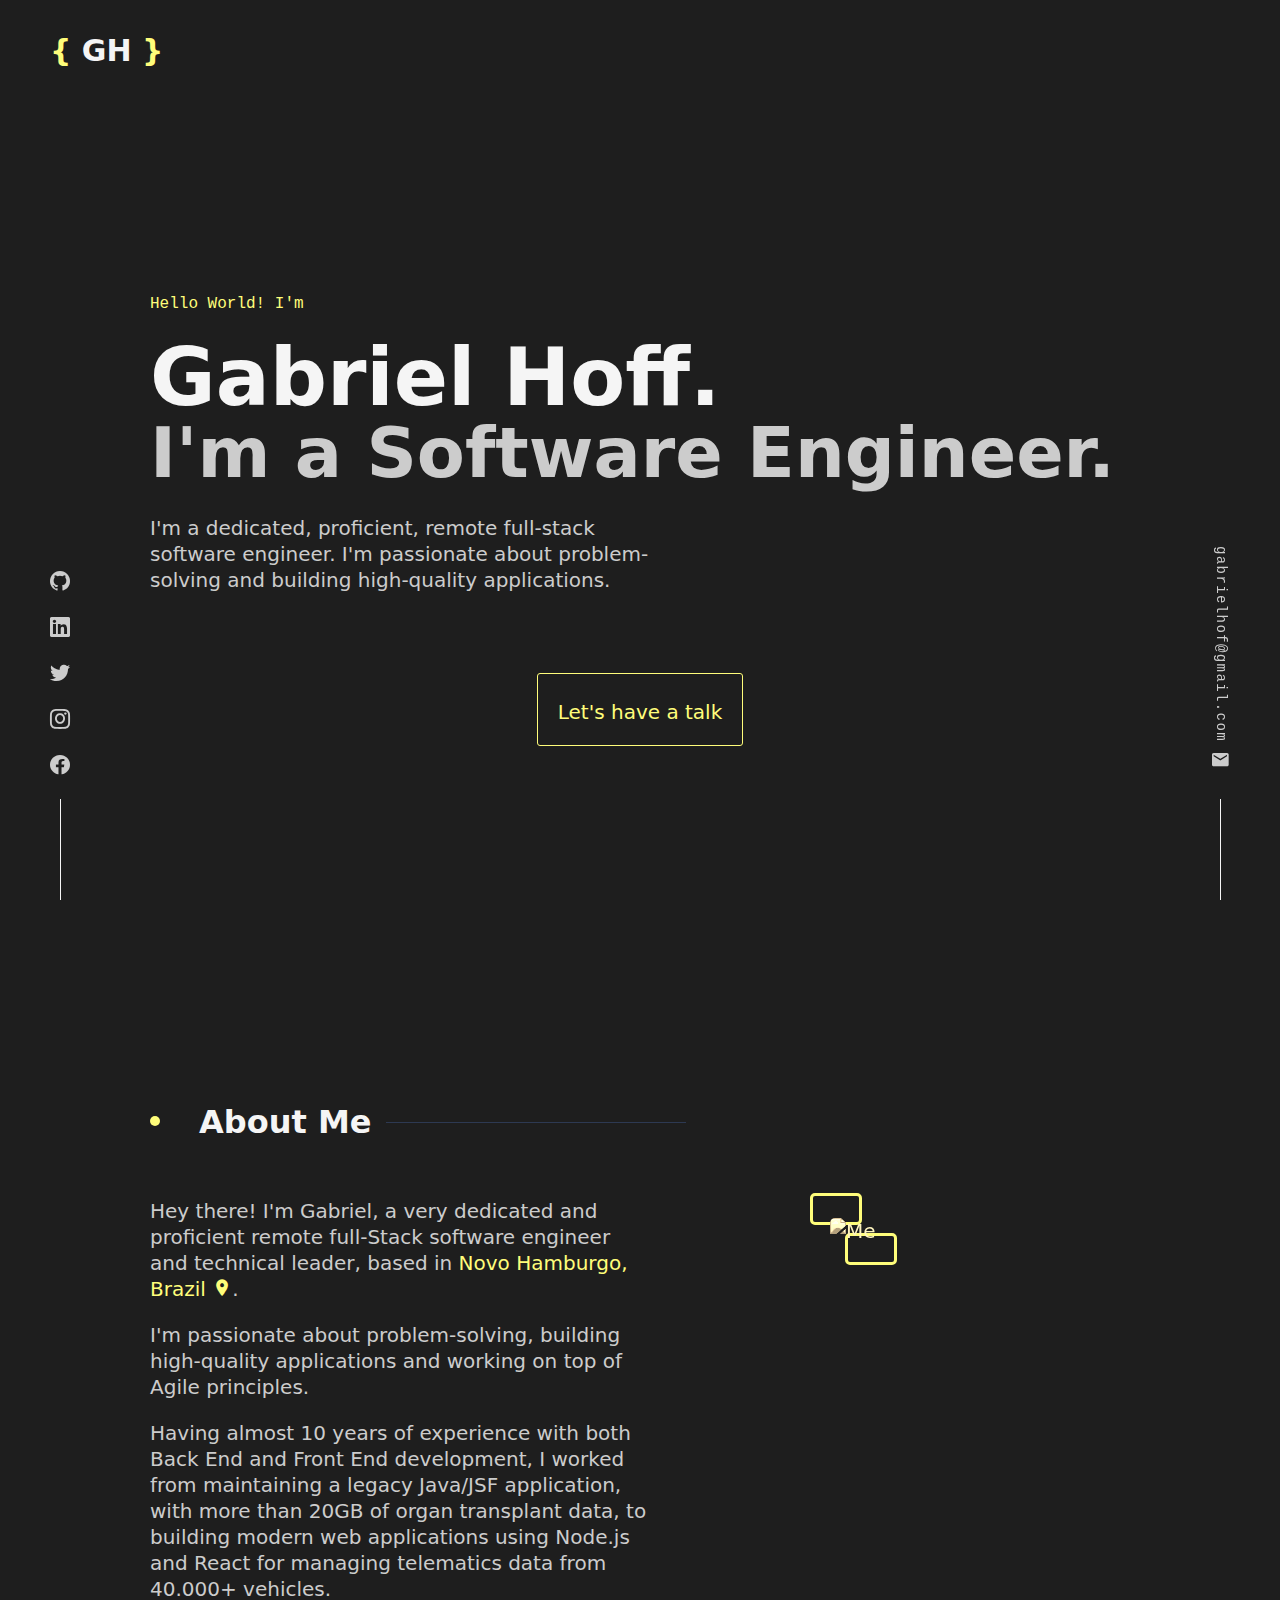
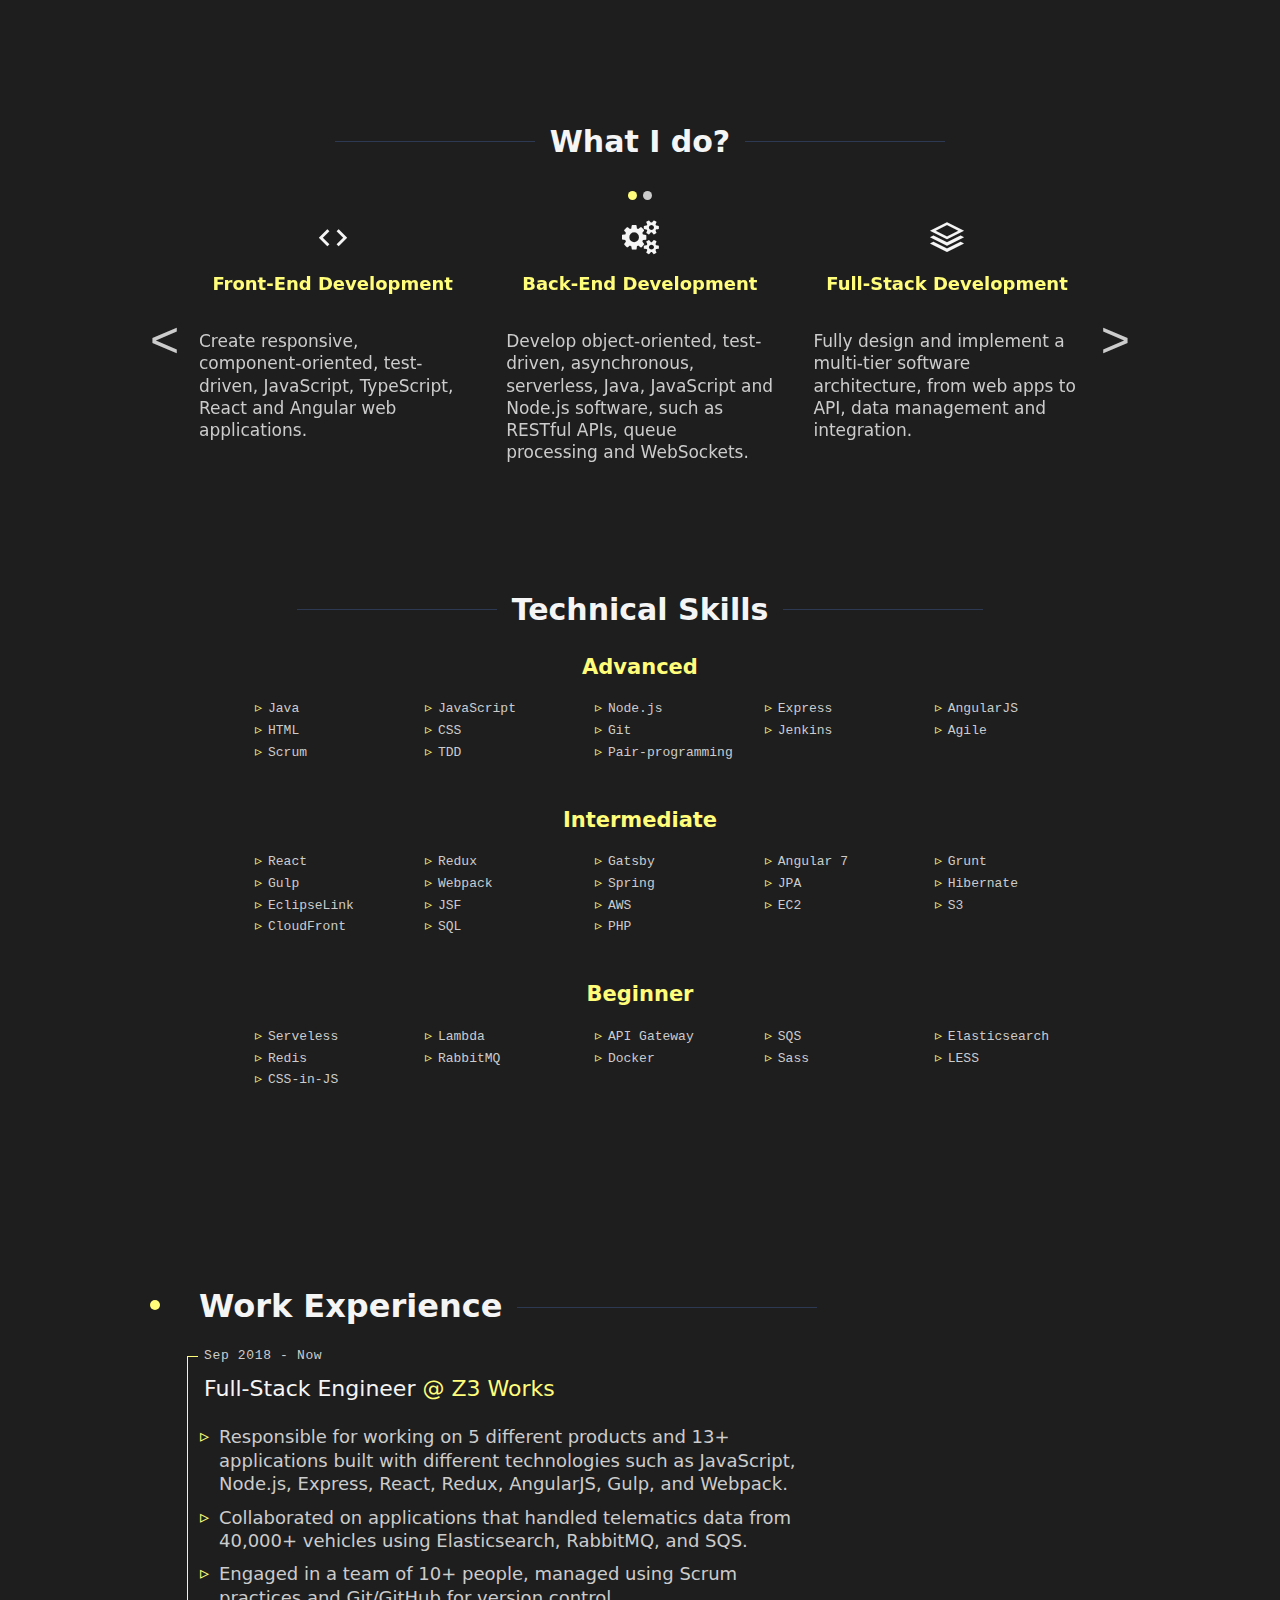
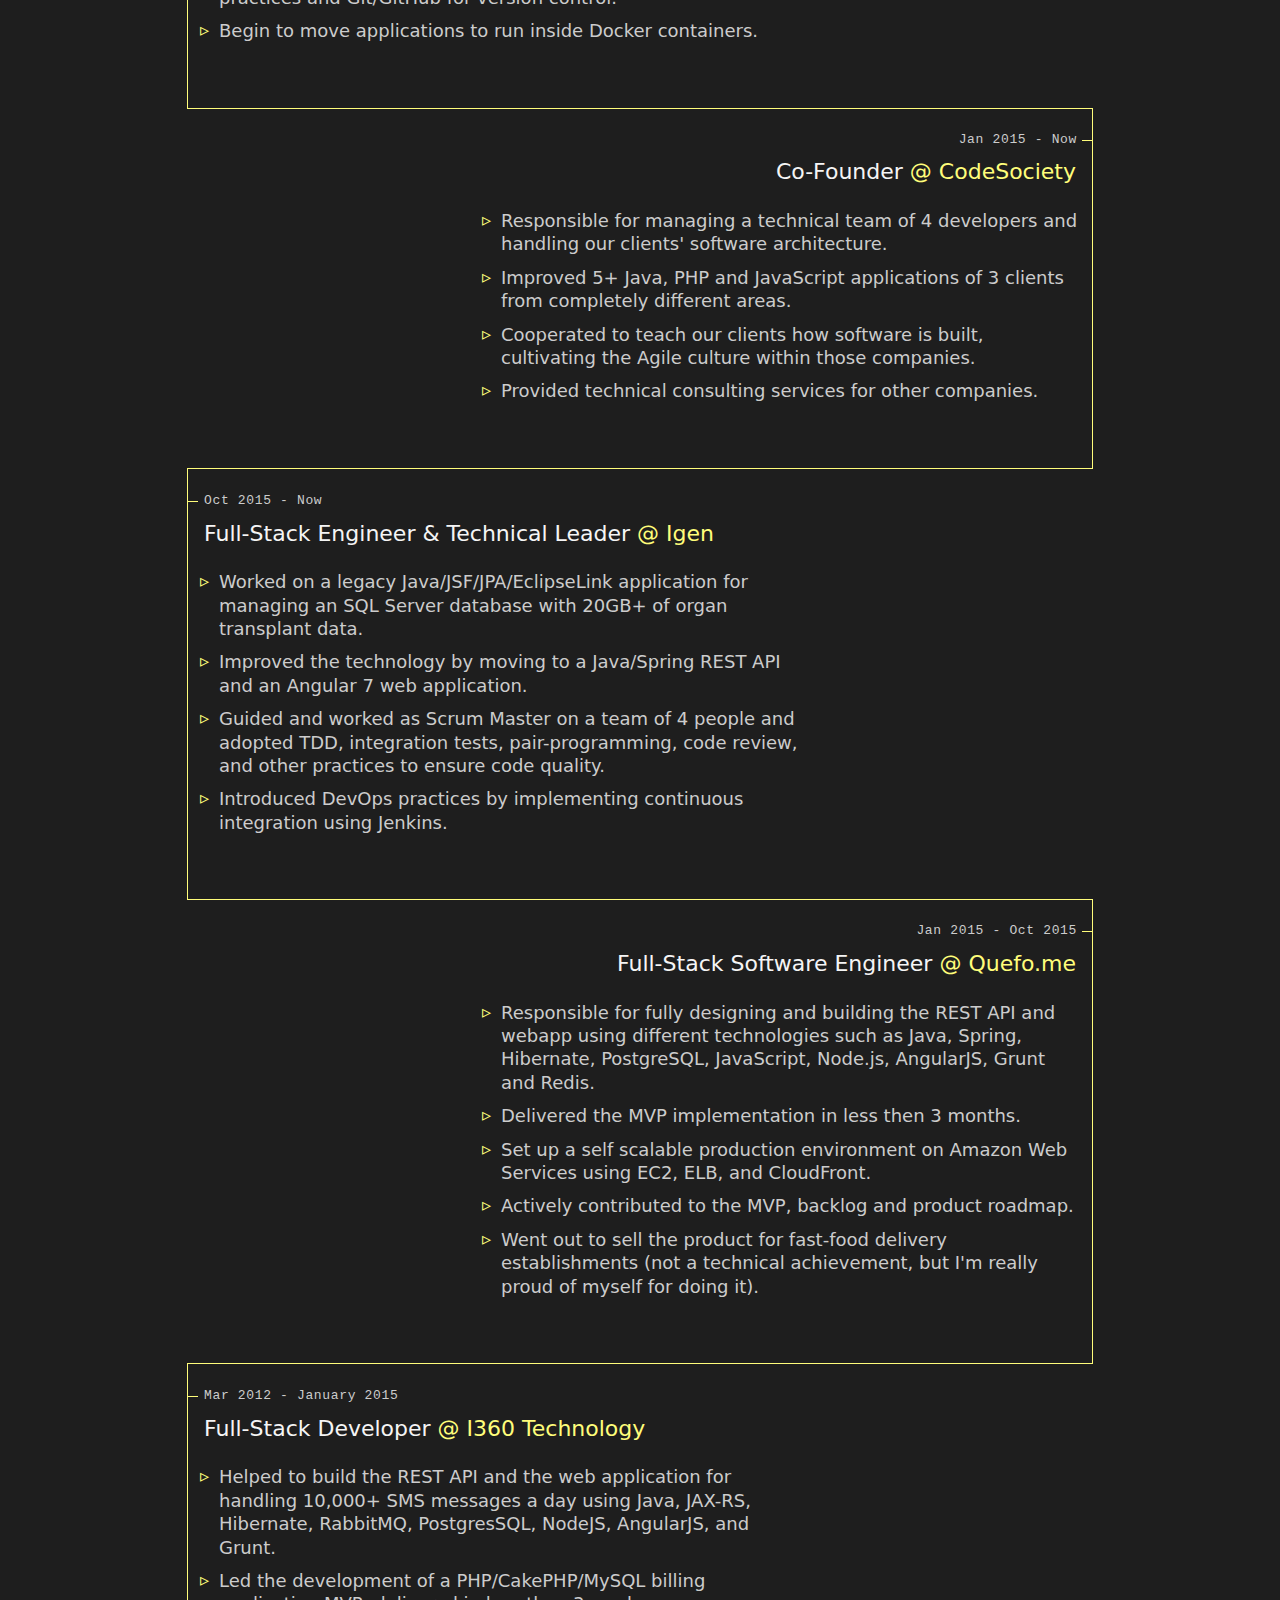
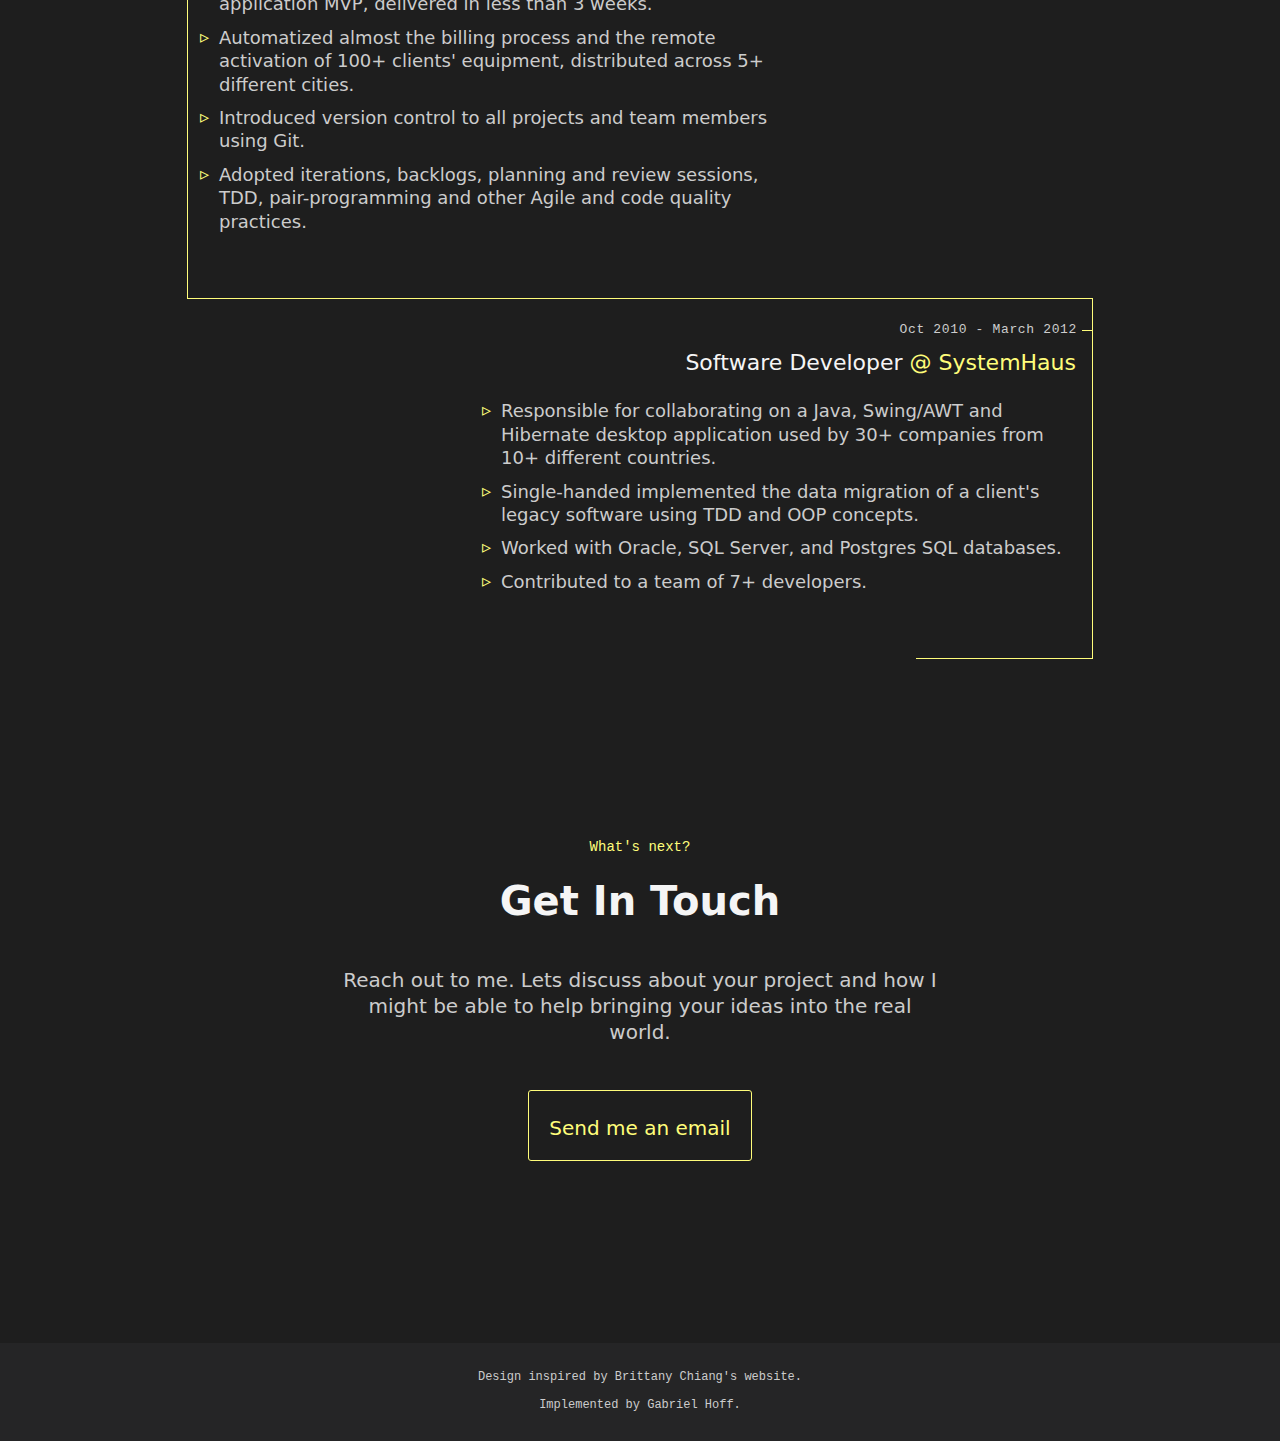
==== index.html @ 4792389a "Updates" ====
<!DOCTYPE html><html lang="en"><head><meta charSet="utf-8"/><meta http-equiv="x-ua-compatible" content="ie=edge"/><meta name="viewport" content="width=device-width, initial-scale=1, shrink-to-fit=no"/><style data-href="/styles.d18d892c6846616a2843.css">body{background:#1e1e1e;color:#ccc;font-family:Calibre,San Francisco,SF Pro Text,-apple-system,"system-ui",BlinkMacSystemFont,Roboto,Helvetica Neue,Segoe UI,Arial,"sans-serif";font-size:17px;-webkit-font-smoothing:antialiased;-moz-osx-font-smoothing:grayscale;line-height:1.3;width:100%;margin:0;overflow-x:hidden}@media (min-width:576px){body{font-size:20px}}a{text-decoration:none;color:#ccc;outline:0 none currentColor;-webkit-text-decoration-skip:ink;text-decoration-skip-ink:auto;transition:all .25s cubic-bezier(.645,.045,.355,1) 0s}a :active,a :focus,a:hover{color:#fffd7a}a.button,button,input[type=button]{border:1px solid #fffd7a;border-radius:3px;padding:25px 20px 20px;color:#fffd7a;position:relative;outline:none}a.button::-moz-focus-inner,button::-moz-focus-inner,input[type=button]::-moz-focus-inner{border:0}.website-container{position:relative;min-height:100vh;width:100%}.header-section{background:#1e1e1e;box-shadow:0 10px 30px -10px rgba(0,0,0,.4);position:fixed;top:0;width:100%;height:70px;z-index:10;transform:translateY(0);transition:all .5s cubic-bezier(.645,.045,.355,1) 0s}.header-section.header-on-top{box-shadow:none;height:90px}.header-section.header-hidden{transform:translateY(-70px);box-shadow:none}.header-section nav{height:100%;margin:0 25px;display:flex;align-items:center;justify-content:space-between}@media (min-width:769px){.header-section nav{margin:0 50px}}.header-section .website-logo{padding-top:10px;font-size:30px;font-weight:600;color:#f5f5f5}.about-me-section .picture-and-description .picture .header-section a.website-logo:after,.header-section .about-me-section .picture-and-description .picture a.website-logo:after,.header-section .website-logo:after,.header-section .website-logo:before{color:#fffd7a}.about-me-section .picture-and-description .picture .header-section a.website-logo:after,.header-section .about-me-section .picture-and-description .picture a.website-logo:after,.header-section .website-logo:before{content:" { "}.header-section .website-logo:after{content:" } "}.main-content{margin:100px auto 0;padding:0 20px 170px}@media (min-width:576px){.main-content{padding:0 50px 100px}}@media (min-width:769px){.main-content{margin-top:20px;padding-left:100px;padding-right:100px}}@media (min-width:992px){.main-content{padding-left:150px;padding-right:150px}}.main-content>*{max-width:1000px;margin:0 auto}.side-contact-list{position:fixed;width:40px;bottom:0;left:25px;right:auto;z-index:1;display:none}@media (min-width:769px){.side-contact-list{display:block}}@media (min-width:992px){.side-contact-list{left:40px}}.side-contact-list .links{flex-direction:column;align-items:center;list-style:none;margin:0;padding:0}.side-contact-list .links:after{content:"";display:block;width:1px;height:101px;margin:10px auto 0;background:#f5f5f5}.side-contact-list .links li{padding:10px}.side-contact-email{position:fixed;width:40px;bottom:0;left:auto;right:25px;z-index:1;display:none}@media (min-width:769px){.side-contact-email{display:block}}@media (min-width:992px){.side-contact-email{right:40px}}.side-contact-email .email-container{display:flex;flex-direction:column;align-items:center;position:relative}.side-contact-email .email-container:after{content:"";display:block;width:1px;height:101px;margin:15px auto 0;background:#f5f5f5}.side-contact-email .email-container a{padding:10px;text-align:right}.side-contact-email .email-container a .email{-webkit-writing-mode:vertical-rl;-ms-writing-mode:tb-rl;writing-mode:vertical-rl;letter-spacing:.1em;font-family:SF Mono,Fira Code,Fira Mono,Roboto Mono,Lucida Console,Monaco,monospace;font-size:14px}.footer-section{position:absolute;bottom:0;width:100%;background:#252526;min-height:70px}.footer-section .footer-container{display:flex;flex-direction:column;margin:15px 20px}@media (min-width:769px){.footer-section .contact-list{display:none}}.footer-section .description{margin:0 auto;text-align:center;font-family:SF Mono,Fira Code,Fira Mono,Roboto Mono,Lucida Console,Monaco,monospace;font-size:12px}@font-face{font-family:gh-icons;src:url([data-uri]);src:url([data-uri]#iefix) format("embedded-opentype"),url([data-uri]) format("truetype"),url([data-uri]) format("woff"),url(/static/gh-icons-1befaeb0d98e57464924d30ec2b6d38b.svg#icomoon) format("svg");font-weight:400;font-style:normal;font-display:block}.icon{font-family:gh-icons!important;speak:none;font-style:normal;font-weight:400;font-variant:normal;text-transform:none;line-height:1;-webkit-font-smoothing:antialiased;-moz-osx-font-smoothing:grayscale}.about-me-section .picture-and-description .picture a.icon.icon-facebook:after,.icon.icon-facebook:before{content:"\E900"}.about-me-section .picture-and-description .picture a.icon.icon-github:after,.icon.icon-github:before{content:"\E901"}.about-me-section .picture-and-description .picture a.icon.icon-instagram:after,.icon.icon-instagram:before{content:"\E902"}.about-me-section .picture-and-description .picture a.icon.icon-linkedin:after,.icon.icon-linkedin:before{content:"\E903"}.about-me-section .picture-and-description .picture a.icon.icon-twitter:after,.icon.icon-twitter:before{content:"\E904"}.about-me-section .picture-and-description .picture a.icon.icon-email:after,.icon.icon-email:before{content:"\E905"}.about-me-section .picture-and-description .picture a.icon.icon-location:after,.icon.icon-location:before{content:"\E906"}.about-me-section .picture-and-description .picture a.icon.icon-tag:after,.icon.icon-tag:before{content:"\E90A"}.about-me-section .picture-and-description .picture a.icon.icon-gears:after,.icon.icon-gears:before{content:"\E907"}.about-me-section .picture-and-description .picture a.icon.icon-stack:after,.icon.icon-stack:before{content:"\E92E"}.about-me-section .picture-and-description .picture a.icon.icon-cloud:after,.icon.icon-cloud:before{content:"\E908"}.about-me-section .picture-and-description .picture a.icon.icon-group:after,.icon.icon-group:before{content:"\E909"}@use "sass:math";.contact-list{width:100%;display:flex;flex-direction:column;align-items:center;font-size:20px}.contact-list .links{width:100%;max-width:270px;display:flex;justify-content:space-around;list-style-type:none;padding:0}.heading{display:flex;align-items:center;white-space:nowrap;color:#f5f5f5;font-size:24px}@media (min-width:769px){.heading{font-size:32px}}.about-me-section .picture-and-description .picture a.heading:after,.heading:before{content:"";display:list-item;list-style-type:disc;list-style-position:inside;margin:0 6px 4px 0;color:#fffd7a}.heading:after{content:"";width:100%;height:1px;margin-left:15px;background:#2d3952}@media (min-width:769px){.heading:after{max-width:300px}}.subheading{display:flex;align-items:center;justify-content:center;white-space:nowrap;margin-bottom:30px;font-size:22px;text-align:center;color:#f5f5f5}@media (min-width:769px){.subheading{font-size:30px}}.about-me-section .picture-and-description .picture a.subheading:after,.subheading:after,.subheading:before{content:"";width:100%;height:1px;background:#2d3952}@media (min-width:769px){.about-me-section .picture-and-description .picture a.subheading:after,.subheading:after,.subheading:before{max-width:200px}}.about-me-section .picture-and-description .picture a.subheading:after,.subheading:before{margin-right:15px}.subheading:after{margin-left:15px}.title{color:#fffd7a;text-align:center;font-size:21px}a.up{display:inline-block}a.up:hover{transform:translateY(-3px)}a.underlined{background-image:linear-gradient(#fffd7a,#fffd7a);background-position:0 100%;background-repeat:no-repeat;background-size:0 1px;transition:all .25s cubic-bezier(.645,.045,.355,1) 0s,background-size .4s}a.underlined :active,a.underlined :focus,a.underlined:hover{background-size:100% 1px}a.underlined.button:after,button.underlined:after{content:"";background:#fffd7a;height:3px;width:100%;bottom:0;left:0;position:absolute;transform:scaleX(0);transition:all .3s ease-in-out 0s;visibility:hidden}a.underlined.button :active:after,a.underlined.button :focus:after,a.underlined.button:hover:after,button.underlined :active:after,button.underlined :focus:after,button.underlined:hover:after{width:100%;transform:scaleX(1);visibility:visible}a.button :active,a.button :focus,a.button:hover,button :active,button :focus,button:hover{background:#2a2d2e}.dot-pagination{width:100%;display:flex;justify-content:center}.dot-pagination .pagination-button{width:9px;height:9px;padding:0;margin:0 3px;border:0;border-radius:50%;background:#ccc;cursor:pointer}.dot-pagination .pagination-button.current{background:#fffd7a}.bumper{height:1px}.bumper.page-header-shown{position:relative;top:-20px}.carousel-navigation{display:flex;justify-content:center;align-items:center}.carousel-navigation .navigation{flex-grow:0;background:none;border:none;cursor:pointer;font-size:50px;height:70px;padding:0;color:#ccc;transition:all .3s ease}.carousel-navigation .navigation:hover{color:#f5f5f5}.carousel-navigation .navigation.arrow-left:hover{transform:translateX(-5px)}.carousel-navigation .navigation.arrow-right:hover{transform:translateX(5px)}.carousel-navigation .carousel-container .carousel-slide{transition:opacity .5s ease-in;display:flex;align-items:flex-start;margin-top:20px;opacity:.3}.carousel-navigation .carousel-container .carousel-slide.active{opacity:1}.carousel-navigation .carousel-container .carousel-slide.per-slide-1>*{width:100%}.carousel-navigation .carousel-container .carousel-slide.per-slide-2>*{width:50%}.carousel-navigation .carousel-container .carousel-slide.per-slide-3>*{width:33.33333%}.carousel-navigation .carousel-container .carousel-slide.per-slide-5>*{width:20%}.carousel-navigation .carousel-container .carousel-slide.per-slide-6>*{width:16.66667%}.carousel-navigation .carousel-container .carousel-slide.per-slide-7>*{width:14.28571%}.carousel-navigation .carousel-container .carousel-slide.per-slide-8>*{width:12.5%}.carousel-navigation .carousel-container .carousel-slide.per-slide-9>*{width:11.11111%}.carousel-navigation .carousel-container .carousel-slide.per-slide-10>*{width:10%}.carousel-navigation .carousel-container .carousel-slide.per-slide-11>*{width:9.09091%}.carousel-navigation .carousel-container .carousel-slide.per-slide-12>*{width:8.33333%}.hero-section{display:flex;flex-direction:column;justify-content:center;width:100%;min-height:100vh;margin-top:100px}.hero-section .introduction h1{color:#f5f5f5;font-weight:600;font-size:40px;line-height:1.1;margin:0}@media (min-width:576px){.hero-section .introduction h1{font-size:60px}}@media (min-width:769px){.hero-section .introduction h1{font-size:80px}}.hero-section .introduction h2{font-weight:600;font-size:40px;line-height:1.1;margin:0 0 10px}@media (min-width:576px){.hero-section .introduction h2{font-size:60px;line-height:.9}}@media (min-width:769px){.hero-section .introduction h2{font-size:70px}}.hero-section .introduction h3{color:#fffd7a;font-family:SF Mono,Fira Code,Fira Mono,Roboto Mono,Lucida Console,Monaco,monospace;font-weight:400;font-size:13px;margin:0 0 20px}@media (min-width:769px){.hero-section .introduction h3{font-size:16px}}.hero-section .short-presentation{max-width:500px}.hero-section .quickly-contact{display:flex;justify-content:center;margin:60px 0}@media (min-width:769px){.hero-section .contact-list{display:none}}.about-me-section{margin:100px auto 0}.about-me-section .picture-and-description{display:flex;flex-direction:column}@media (min-width:769px){.about-me-section .picture-and-description{flex-direction:row-reverse;justify-content:space-between}}.about-me-section .picture-and-description .picture{margin:40px auto 80px;width:60%;max-width:300px}@media (min-width:769px){.about-me-section .picture-and-description .picture{width:40%;margin-left:60px;margin-right:0}}.about-me-section .picture-and-description .picture a{display:inline-block;position:relative}.about-me-section .picture-and-description .picture a:after,.about-me-section .picture-and-description .picture a:before{content:" ";position:absolute;display:block;width:100%;height:100%;border:3px solid #fffd7a;border-radius:5px;top:-25px;left:-20px;z-index:-1;transition:all .5s ease}.about-me-section .picture-and-description .picture a:after{top:15px;left:15px}.about-me-section .picture-and-description .picture a:hover:after,.about-me-section .picture-and-description .picture a:hover:before{top:-17px;left:-15px}.about-me-section .picture-and-description .picture a:hover:after{top:1px;left:10px}.about-me-section .picture-and-description .picture a img{width:100%;border-radius:5px;-webkit-filter:sepia(1);filter:sepia(1);transition:-webkit-filter .5s ease-in;transition:filter .5s ease-in;transition:filter .5s ease-in,-webkit-filter .5s ease-in}.about-me-section .picture-and-description .picture a img:hover{-webkit-filter:none;filter:none}.about-me-section .picture-and-description .description{max-width:500px}@media (min-width:769px){.about-me-section .picture-and-description .description{width:60%}}.about-me-section .picture-and-description .description a{color:#fffd7a}.about-me-section .what-i-do-subsection{margin-top:100px}.about-me-section .what-i-do-subsection .specialty{display:flex;flex-direction:column;align-items:center;padding:0 20px}.about-me-section .what-i-do-subsection .specialty .icon{color:#f5f5f5}@media (min-width:576px){.about-me-section .what-i-do-subsection .specialty{font-size:17px}.about-me-section .what-i-do-subsection .specialty h3{font-size:18px}}.about-me-section .skills-subsection{display:flex;flex-direction:column;margin-top:100px}.about-me-section .skills-subsection h4{margin:10px 0}.about-me-section .skills-subsection .skills-container{margin:0 auto}.about-me-section .skills-subsection .skills-container .skills-level{margin:15px 0 40px}.about-me-section .skills-subsection .skills-container .skills-list{display:flex;flex-wrap:wrap;list-style:none;padding-left:10%}.about-me-section .skills-subsection .skills-container .skills-list li{position:relative;width:40%;padding-left:20px;margin-bottom:5px;font-family:SF Mono,Fira Code,Fira Mono,Roboto Mono,Lucida Console,Monaco,monospace;font-size:12px;word-break:break-word}.about-me-section .skills-subsection .skills-container .skills-list li:before{content:"\25B9";color:#fffd7a;font-size:14px;line-height:14px;position:absolute;left:7px}@media (min-width:576px){.about-me-section .skills-subsection .skills-container .skills-list li{width:28%;font-size:13px}}@media (min-width:992px){.about-me-section .skills-subsection .skills-container .skills-list li{width:21%}}@media (min-width:1200px){.about-me-section .skills-subsection .skills-container .skills-list li{width:17%}}.experience-section{margin-top:150px}.experience-section .heading{margin-bottom:5px}.experience-section .timeline{display:flex}@media (min-width:769px){.experience-section .timeline{margin:0 48px}}.experience-section .timeline .jobs{flex-grow:2;width:100%}.experience-section .timeline .jobs .job-item{width:100%;display:flex;margin-bottom:15px}@media (min-width:576px){.experience-section .timeline .jobs .job-item{font-size:18px}}.about-me-section .picture-and-description .picture .experience-section .timeline .jobs a.job-item:after,.experience-section .timeline .jobs .about-me-section .picture-and-description .picture a.job-item:after,.experience-section .timeline .jobs .job-item:after,.experience-section .timeline .jobs .job-item:before{content:" ";background:#fffd7a;position:relative;width:1px;margin-bottom:-15px}.about-me-section .picture-and-description .picture .experience-section .timeline .jobs a.job-item:nth-child(odd):after,.experience-section .timeline .jobs .about-me-section .picture-and-description .picture a.job-item:nth-child(odd):after,.experience-section .timeline .jobs .job-item:nth-child(odd):before{top:-10px;left:-11px}.experience-section .timeline .jobs .job-item:nth-child(odd):after{content:none}.experience-section .timeline .jobs .job-item:nth-child(2n){text-align:right}.about-me-section .picture-and-description .picture .experience-section .timeline .jobs a.job-item:nth-child(2n):after,.experience-section .timeline .jobs .about-me-section .picture-and-description .picture a.job-item:nth-child(2n):after,.experience-section .timeline .jobs .job-item:nth-child(2n):before{content:none}.experience-section .timeline .jobs .job-item:nth-child(2n):after{top:-11px;right:-11px}.experience-section .timeline .jobs .job-item:nth-child(2n) .job-item-container .job-content-container{align-items:flex-end}.about-me-section .picture-and-description .picture .experience-section .timeline .jobs .job-item:nth-child(2n) .job-item-container .job-content-container a.job-header:after,.experience-section .timeline .jobs .job-item:nth-child(2n) .job-item-container .job-content-container .about-me-section .picture-and-description .picture a.job-header:after,.experience-section .timeline .jobs .job-item:nth-child(2n) .job-item-container .job-content-container .job-header:before{top:8px;left:16px;float:right}.experience-section .timeline .jobs .job-item:nth-child(2n) .job-item-container .job-content-container .job-header .period{position:relative;right:-11px}.experience-section .timeline .jobs .job-item:nth-child(2n) .job-item-container .job-content-container .experience-list{text-align:left}.about-me-section .picture-and-description .picture .experience-section .timeline .jobs a.job-item:first-child:after,.experience-section .timeline .jobs .about-me-section .picture-and-description .picture a.job-item:first-child:after,.experience-section .timeline .jobs .job-item:first-child:before{top:21px;margin-bottom:16px}.about-me-section .picture-and-description .picture .experience-section .timeline .jobs .job-item:first-child a.job-item-container:after,.experience-section .timeline .jobs .job-item:first-child .about-me-section .picture-and-description .picture a.job-item-container:after,.experience-section .timeline .jobs .job-item:first-child .job-item-container:before{content:none}.experience-section .timeline .jobs .job-item:last-child .job-item-container:after{width:20%;float:right;left:12px}.experience-section .timeline .jobs .job-item .job-item-container{width:100%}.about-me-section .picture-and-description .picture .experience-section .timeline .jobs .job-item a.job-item-container:after,.experience-section .timeline .jobs .job-item .about-me-section .picture-and-description .picture a.job-item-container:after,.experience-section .timeline .jobs .job-item .job-item-container:after,.experience-section .timeline .jobs .job-item .job-item-container:before{content:"";background:#fffd7a;position:relative;display:block;width:100%;height:1px}.about-me-section .picture-and-description .picture .experience-section .timeline .jobs .job-item a.job-item-container:after,.experience-section .timeline .jobs .job-item .about-me-section .picture-and-description .picture a.job-item-container:after,.experience-section .timeline .jobs .job-item .job-item-container:before{right:-11px;top:-11px}.experience-section .timeline .jobs .job-item .job-item-container:after{left:-11px;bottom:-5px}.experience-section .timeline .jobs .job-item .job-item-container .job-content-container{display:flex;flex-direction:column}.experience-section .timeline .jobs .job-item .job-item-container .job-content-container .job-header{position:-webkit-sticky;position:sticky;background:#1e1e1e;top:0;width:97%;padding:11px 5px 2px;z-index:1;transition:all .6s cubic-bezier(.645,.045,.355,1) 0s}.about-me-section .picture-and-description .picture .experience-section .timeline .jobs .job-item .job-item-container .job-content-container a.job-header:after,.experience-section .timeline .jobs .job-item .job-item-container .job-content-container .about-me-section .picture-and-description .picture a.job-header:after,.experience-section .timeline .jobs .job-item .job-item-container .job-content-container .job-header:before{content:" ";display:flex;background:#fffd7a;position:relative;width:10px;height:1px;top:9px;left:-16px}.experience-section .timeline .jobs .job-item .job-item-container .job-content-container .job-header.page-header-shown{top:68px}.experience-section .timeline .jobs .job-item .job-item-container .job-content-container .job-header.sticky{box-shadow:0 11px 8px -10px rgba(0,0,0,.4)}.experience-section .timeline .jobs .job-item .job-item-container .job-content-container .job-header.sticky .period{color:#fffd7a}.experience-section .timeline .jobs .job-item .job-item-container .job-content-container .job-header.sticky .title-and-company{margin-top:0}.experience-section .timeline .jobs .job-item .job-item-container .job-content-container .job-header .period{color:#ccc;font-family:SF Mono,Fira Code,Fira Mono,Roboto Mono,Lucida Console,Monaco,monospace;font-size:13px;font-weight:400;letter-spacing:.05em;margin:0;transition:all .6s}.experience-section .timeline .jobs .job-item .job-item-container .job-content-container .job-header .title-and-company{color:#f5f5f5;font-size:18px;font-weight:500;margin:10px 0 0;transition:all .6s}@media (min-width:576px){.experience-section .timeline .jobs .job-item .job-item-container .job-content-container .job-header .title-and-company{font-size:22px}}.experience-section .timeline .jobs .job-item .job-item-container .job-content-container .job-header .title-and-company .at{color:#fffd7a}.experience-section .timeline .jobs .job-item .job-item-container .job-content-container .experience-list{list-style:none;padding:0;margin:20px 0 50px;max-width:600px}.experience-section .timeline .jobs .job-item .job-item-container .job-content-container .experience-list li{position:relative;padding-left:20px;margin-bottom:10px}.experience-section .timeline .jobs .job-item .job-item-container .job-content-container .experience-list li:before{content:"\25B9";color:#fffd7a;position:absolute;left:1px;line-height:22px}.contact-me-section{margin:150px auto 200px;max-width:600px;display:flex;flex-direction:column;align-items:center}.contact-me-section h4{color:#fffd7a;font-size:14px;font-family:SF Mono,Fira Code,Fira Mono,Roboto Mono,Lucida Console,Monaco,monospace;font-weight:400}.contact-me-section h3{margin:0 0 20px;color:#f5f5f5;font-size:40px;font-weight:600}.contact-me-section .information{text-align:center}.contact-me-section .quickly-contact{margin-top:50px}.not-found-container{margin-top:90px;min-height:70vh;display:flex;flex-direction:column;align-items:center;justify-content:center}.not-found-container h3{margin:0 0 10px;color:#f5f5f5;line-height:1;font-size:30px;font-weight:400}@media (min-width:576px){.not-found-container h3{font-size:40px}}.not-found-container h2{margin:0 0 10px;color:#fffd7a;line-height:1;font-family:SF Mono,Fira Code,Fira Mono,Roboto Mono,Lucida Console,Monaco,monospace;font-weight:600;font-size:120px}@media (min-width:576px){.not-found-container h2{font-size:160px}}.not-found-container a{margin-top:40px}</style><meta name="generator" content="Gatsby 2.20.25"/><title data-react-helmet="true">Gabriel Hoff | Software Engineer</title><meta data-react-helmet="true" name="description" content="Gabriel Hoff is a dedicated, proficient, remote full-stack software engineer, passionate about problem-solving and building high-quality applications."/><meta data-react-helmet="true" name="keywords" content="Gabriel Hoff, Gabriel, Hoff, gabrielhof, gabrielhoff, software engineer, full-stack engineer, back-end developer, front-end developer, remote, javascript, java"/><meta data-react-helmet="true" itemProp="name" content="Gabriel Hoff | Software Engineer"/><meta data-react-helmet="true" itemProp="description" content="Gabriel Hoff is a dedicated, proficient, remote full-stack software engineer, passionate about problem-solving and building high-quality applications."/><meta data-react-helmet="true" itemProp="image" content="https://gabrielhoff.com/static/site-image-d6f113a3aab975aaf89d15f875fdbe7f.png"/><meta data-react-helmet="true" property="og:locale" content="en_US"/><meta data-react-helmet="true" property="og:title" content="Gabriel Hoff | Software Engineer"/><meta data-react-helmet="true" property="og:site_name" content="Gabriel Hoff | Software Engineer"/><meta data-react-helmet="true" property="og:description" content="Gabriel Hoff is a dedicated, proficient, remote full-stack software engineer, passionate about problem-solving and building high-quality applications."/><meta data-react-helmet="true" property="og:type" content="website"/><meta data-react-helmet="true" property="og:url" content="https://gabrielhoff.com/"/><meta data-react-helmet="true" property="og:image" content="https://gabrielhoff.com/static/site-image-d6f113a3aab975aaf89d15f875fdbe7f.png"/><meta data-react-helmet="true" property="og:image:width" content="1200"/><meta data-react-helmet="true" property="og:image:height" content="630"/><meta data-react-helmet="true" property="twitter:card" content="summary_large_image"/><meta data-react-helmet="true" property="twitter:title" content="Gabriel Hoff | Software Engineer"/><meta data-react-helmet="true" property="twitter:description" content="Gabriel Hoff is a dedicated, proficient, remote full-stack software engineer, passionate about problem-solving and building high-quality applications."/><meta data-react-helmet="true" property="twitter:url" content="https://gabrielhoff.com/"/><meta data-react-helmet="true" property="twitter:site" content="@gabriel_hof"/><meta data-react-helmet="true" property="twitter:creator" content="@gabriel_hof"/><meta data-react-helmet="true" property="twitter:image" content="https://gabrielhoff.com/static/site-image-d6f113a3aab975aaf89d15f875fdbe7f.png"/><meta data-react-helmet="true" property="twitter:image:alt" content="Gabriel Hoff | Software Engineer"/><link rel="icon" href="/icons/icon-48x48.png?v=f58ff58120dc13c29ffa6e6d58fa3659"/><link rel="manifest" href="/manifest.webmanifest"/><meta name="theme-color" content="#1e1e1e9"/><link rel="apple-touch-icon" sizes="48x48" href="/icons/icon-48x48.png?v=f58ff58120dc13c29ffa6e6d58fa3659"/><link rel="apple-touch-icon" sizes="72x72" href="/icons/icon-72x72.png?v=f58ff58120dc13c29ffa6e6d58fa3659"/><link rel="apple-touch-icon" sizes="96x96" href="/icons/icon-96x96.png?v=f58ff58120dc13c29ffa6e6d58fa3659"/><link rel="apple-touch-icon" sizes="144x144" href="/icons/icon-144x144.png?v=f58ff58120dc13c29ffa6e6d58fa3659"/><link rel="apple-touch-icon" sizes="192x192" href="/icons/icon-192x192.png?v=f58ff58120dc13c29ffa6e6d58fa3659"/><link rel="apple-touch-icon" sizes="256x256" href="/icons/icon-256x256.png?v=f58ff58120dc13c29ffa6e6d58fa3659"/><link rel="apple-touch-icon" sizes="384x384" href="/icons/icon-384x384.png?v=f58ff58120dc13c29ffa6e6d58fa3659"/><link rel="apple-touch-icon" sizes="512x512" href="/icons/icon-512x512.png?v=f58ff58120dc13c29ffa6e6d58fa3659"/><link rel="preconnect dns-prefetch" href="https://www.google-analytics.com"/><link as="script" rel="preload" href="/webpack-runtime-de049851947a560c2eed.js"/><link as="script" rel="preload" href="/framework-c88d07efb40e009babfb.js"/><link as="script" rel="preload" href="/app-e3ca4a803494c1c083ea.js"/><link as="script" rel="preload" href="/styles-b729c27faa6284e9ff45.js"/><link as="script" rel="preload" href="/e50e9c162871c1d91fba5ce567a5656e16dc6783-a6432a0a4d80e9d48038.js"/><link as="script" rel="preload" href="/component---src-pages-index-js-6987b6dcdb4b5ccdf7e5.js"/><link as="fetch" rel="preload" href="/page-data/index/page-data.json" crossorigin="anonymous"/><link as="fetch" rel="preload" href="/page-data/app-data.json" crossorigin="anonymous"/></head><body><div id="___gatsby"><div style="outline:none" tabindex="-1" id="gatsby-focus-wrapper"><div class="website-container"><header class="header-section header-on-top"><nav><a aria-current="page" id="header-home-link" class="website-logo" href="/">GH</a></nav></header><main class="main-content"><section class="hero-section"><div class="introduction"><h3>Hello World! I&#x27;m</h3><h1>Gabriel Hoff.</h1><h2>I&#x27;m a Software Engineer.</h2></div><div class="short-presentation"><p>I&#x27;m a dedicated, proficient, remote full-stack software engineer. I&#x27;m passionate about problem-solving and building high-quality applications.</p></div><div class="quickly-contact"><a id="hero-email-link" target="_blank" rel="noopener noreferrer" href="mailto:gabrielhof@gmail.com" class="button underlined"><span>Let&#x27;s have a talk</span></a></div><div class="contact-list"><ul class="links"><li><a id="hero-contact-github-link" target="_blank" rel="noopener noreferrer" href="https://github.com/gabrielhof/" class="up"><span class="icon icon-github"></span></a></li><li><a id="hero-contact-linkedin-link" target="_blank" rel="noopener noreferrer" href="ttps://linkedin.com/in/gabrielhof/" class="up"><span class="icon icon-linkedin"></span></a></li><li><a id="hero-contact-twitter-link" target="_blank" rel="noopener noreferrer" href="https://twitter.com/gabriel_hof/" class="up"><span class="icon icon-twitter"></span></a></li><li><a id="hero-contact-instagram-link" target="_blank" rel="noopener noreferrer" href="https://instagram.com/gabriel.hoff/" class="up"><span class="icon icon-instagram"></span></a></li><li><a id="hero-contact-facebook-link" target="_blank" rel="noopener noreferrer" href="https://facebook.com/gabrielhof/" class="up"><span class="icon icon-facebook"></span></a></li></ul></div></section><section class="about-me-section"><h3 class="heading">About Me</h3><div class="picture-and-description"><div class="picture"><a id="about-me-picture-github-link" target="_blank" rel="noopener noreferrer" href="https://github.com/gabrielhof/" class=""><img src="https://www.gravatar.com/avatar/39ea753c11ef1d94e09c1a9265767b4a?s=400&amp;d=robohash" alt="Me"/></a></div><div class="description"><p><span>Hey there! I&#x27;m Gabriel, a very dedicated and proficient remote full-Stack software engineer and technical leader, based in </span><a target="_blank" rel="noopener noreferrer" href="https://goo.gl/maps/Xzp5hRJnGQ5kbKt77" class="underlined">Novo Hamburgo, Brazil <span class="icon icon-location"></span></a><span>.</span></p><p>I&#x27;m passionate about problem-solving, building high-quality applications and working on top of Agile principles.</p><p>Having almost 10 years of experience with both Back End and Front End development, I worked from maintaining a legacy Java/JSF application, with more than 20GB of organ transplant data, to building modern web applications using Node.js and React for managing telematics data from 40.000+ vehicles.</p></div></div><div class="what-i-do-subsection"><h4 class="subheading">What I do?</h4><div class="dot-pagination"><button type="button" class="pagination-button current"></button><button type="button" class="pagination-button"></button><button type="button" class="pagination-button"></button><button type="button" class="pagination-button"></button><button type="button" class="pagination-button"></button></div><div class="carousel-navigation"><button type="button" class="navigation arrow-left">&lt;</button><div style="overflow-x:hidden" class="carousel-container"><div style="-webkit-flex-direction:row;flex-direction:row;-webkit-transition:all 0s ease 0s;transition:all 0s ease 0s;direction:ltr;display:flex;will-change:transform" class="react-swipeable-view-container"><div style="width:100%;-webkit-flex-shrink:0;flex-shrink:0;overflow:auto" aria-hidden="false" data-swipeable="true"><div class="carousel-slide per-slide-1 active"><div class="specialty"><span class="icon icon-tag" style="font-size:2em"></span><h3 class="title">Front-End Development</h3><p>Create responsive, component-oriented, test-driven, JavaScript, TypeScript, React and Angular web applications.</p></div></div></div></div></div><button type="button" class="navigation arrow-right">&gt;</button></div></div><div class="skills-subsection"><h4 class="subheading">Technical Skills</h4><div class="skills-container"><div class="skills-level advanced"><h4 class="title">Advanced</h4><ul class="skills-list"><li>Java</li><li>JavaScript</li><li>Node.js</li><li>Express</li><li>AngularJS</li><li>HTML</li><li>CSS</li><li>Git</li><li>Jenkins</li><li>Agile</li><li>Scrum</li><li>TDD</li><li>Pair-programming</li></ul></div><div class="skills-level intermediate"><h4 class="title">Intermediate</h4><ul class="skills-list"><li>React</li><li>Redux</li><li>Gatsby</li><li>Angular 7</li><li>Grunt</li><li>Gulp</li><li>Webpack</li><li>Spring</li><li>JPA</li><li>Hibernate</li><li>EclipseLink</li><li>JSF</li><li>AWS</li><li>EC2</li><li>S3</li><li>CloudFront</li><li>SQL</li><li>PHP</li></ul></div><div class="skills-level beginner"><h4 class="title">Beginner</h4><ul class="skills-list"><li>Serveless</li><li>Lambda</li><li>API Gateway</li><li>SQS</li><li>Elasticsearch</li><li>Redis</li><li>RabbitMQ</li><li>Docker</li><li>Sass</li><li>LESS</li><li>CSS-in-JS</li></ul></div></div></div></section><section class="experience-section"><h3 class="heading">Work Experience</h3><div class="timeline"><div class="jobs"><div class="job-item"><div class="job-item-container"><div class="job-content-container"><div class="bumper"></div><div class="job-header"><h5 class="period">Sep 2018 - Now</h5><h4 class="title-and-company"><span>Full-Stack Engineer</span><span class="at"> @ </span><a target="_blank" rel="noopener noreferrer" href="https://www.z3works.com/" class="at underlined">Z3 Works</a></h4></div><ul class="experience-list"><li>Responsible for working on 5 different products and 13+ applications built with different technologies such as JavaScript, Node.js, Express, React, Redux, AngularJS, Gulp, and Webpack.</li><li>Collaborated on applications that handled telematics data from 40,000+ vehicles using Elasticsearch, RabbitMQ, and SQS.</li><li>Engaged in a team of 10+ people, managed using Scrum practices and Git/GitHub for version control.</li><li>Begin to move applications to run inside Docker containers.</li></ul></div></div></div><div class="job-item"><div class="job-item-container"><div class="job-content-container"><div class="bumper"></div><div class="job-header"><h5 class="period">Jan 2015 - Now</h5><h4 class="title-and-company"><span>Co-Founder</span><span class="at"> @ </span><a target="_blank" rel="noopener noreferrer" href="http://www.codesociety.com.br/" class="at underlined">CodeSociety</a></h4></div><ul class="experience-list"><li>Responsible for managing a technical team of 4 developers and handling our clients&#x27; software architecture.</li><li>Improved 5+ Java, PHP and JavaScript applications of 3 clients from completely different areas.</li><li>Cooperated to teach our clients how software is built, cultivating the Agile culture within those companies.</li><li>Provided technical consulting services for other companies.</li></ul></div></div></div><div class="job-item"><div class="job-item-container"><div class="job-content-container"><div class="bumper"></div><div class="job-header"><h5 class="period">Oct 2015 - Now</h5><h4 class="title-and-company"><span>Full-Stack Engineer &amp; Technical Leader</span><span class="at"> @ </span><a target="_blank" rel="noopener noreferrer" href="http://redcap.afip.com.br/conteudo_igen.asp" class="at underlined">Igen</a></h4></div><ul class="experience-list"><li>Worked on a legacy Java/JSF/JPA/EclipseLink application for managing an SQL Server database with 20GB+ of organ transplant data.</li><li>Improved the technology by moving to a Java/Spring REST API and an Angular 7 web application.</li><li>Guided and worked as Scrum Master on a team of 4 people and adopted TDD, integration tests, pair-programming, code review, and other practices to ensure code quality.</li><li>Introduced DevOps practices by implementing continuous integration using Jenkins.</li></ul></div></div></div><div class="job-item"><div class="job-item-container"><div class="job-content-container"><div class="bumper"></div><div class="job-header"><h5 class="period">Jan 2015 - Oct 2015</h5><h4 class="title-and-company"><span>Full-Stack Software Engineer</span><span class="at"> @ </span><a target="_blank" rel="noopener noreferrer" href="https://www.linkedin.com/company/quefome/" class="at underlined">Quefo.me</a></h4></div><ul class="experience-list"><li>Responsible for fully designing and building the REST API and webapp using different technologies such as Java, Spring, Hibernate, PostgreSQL, JavaScript, Node.js, AngularJS, Grunt and Redis.</li><li>Delivered the MVP implementation in less then 3 months.</li><li>Set up a self scalable production environment on Amazon Web Services using EC2, ELB, and CloudFront.</li><li>Actively contributed to the MVP, backlog and product roadmap.</li><li>Went out to sell the product for fast-food delivery establishments (not a technical achievement, but I&#x27;m really proud of myself for doing it).</li></ul></div></div></div><div class="job-item"><div class="job-item-container"><div class="job-content-container"><div class="bumper"></div><div class="job-header"><h5 class="period">Mar 2012 - January 2015</h5><h4 class="title-and-company"><span>Full-Stack Developer</span><span class="at"> @ </span><a target="_blank" rel="noopener noreferrer" href="http://i360tecnologia.com.br/" class="at underlined">I360 Technology</a></h4></div><ul class="experience-list"><li>Helped to build the REST API and the web application for handling 10,000+ SMS messages a day using Java, JAX-RS, Hibernate, RabbitMQ, PostgresSQL, NodeJS, AngularJS, and Grunt.</li><li>Led the development of a PHP/CakePHP/MySQL billing application MVP, delivered in less than 3 weeks.</li><li>Automatized almost the billing process and the remote activation of 100+ clients&#x27; equipment, distributed across 5+ different cities.</li><li>Introduced version control to all projects and team members using Git.</li><li>Adopted iterations, backlogs, planning and review sessions, TDD, pair-programming and other Agile and code quality practices.</li></ul></div></div></div><div class="job-item"><div class="job-item-container"><div class="job-content-container"><div class="bumper"></div><div class="job-header"><h5 class="period">Oct 2010 - March 2012</h5><h4 class="title-and-company"><span>Software Developer</span><span class="at"> @ </span><a target="_blank" rel="noopener noreferrer" href="https://www.systemhaus.com.br/en/" class="at underlined">SystemHaus</a></h4></div><ul class="experience-list"><li>Responsible for collaborating on a Java, Swing/AWT and Hibernate desktop application used by 30+ companies from 10+ different countries.</li><li>Single-handed implemented the data migration of a client&#x27;s legacy software using TDD and OOP concepts.</li><li>Worked with Oracle, SQL Server, and Postgres SQL databases.</li><li>Contributed to a team of 7+ developers.</li></ul></div></div></div></div></div></section><section class="contact-me-section"><h4>What&#x27;s next?</h4><h3>Get In Touch</h3><p class="information">Reach out to me. Lets discuss about your project and how I might be able to help bringing your ideas into the real world.</p><div class="quickly-contact"><a id="contact-me-email-link" target="_blank" rel="noopener noreferrer" href="mailto:gabrielhof@gmail.com" class="button underlined"><span>Send me an email</span></a></div></section></main><div class="side-contact-list"><ul class="links"><li><a id="side-contact-github-link" target="_blank" rel="noopener noreferrer" href="https://github.com/gabrielhof/" class="up"><span class="icon icon-github"></span></a></li><li><a id="side-contact-linkedin-link" target="_blank" rel="noopener noreferrer" href="ttps://linkedin.com/in/gabrielhof/" class="up"><span class="icon icon-linkedin"></span></a></li><li><a id="side-contact-twitter-link" target="_blank" rel="noopener noreferrer" href="https://twitter.com/gabriel_hof/" class="up"><span class="icon icon-twitter"></span></a></li><li><a id="side-contact-instagram-link" target="_blank" rel="noopener noreferrer" href="https://instagram.com/gabriel.hoff/" class="up"><span class="icon icon-instagram"></span></a></li><li><a id="side-contact-facebook-link" target="_blank" rel="noopener noreferrer" href="https://facebook.com/gabrielhof/" class="up"><span class="icon icon-facebook"></span></a></li></ul></div><div class="side-contact-email"><div class="email-container"><a id="side-contact-email-link" target="_blank" rel="noopener noreferrer" href="mailto:gabrielhof@gmail.com" class="up"><span class="email">gabrielhof@gmail.com</span><span class="icon icon-email"></span></a></div></div><footer class="footer-section"><div class="footer-container"><div class="contact-list"><ul class="links"><li><a id="footer-contact-github-link" target="_blank" rel="noopener noreferrer" href="https://github.com/gabrielhof/" class="up"><span class="icon icon-github"></span></a></li><li><a id="footer-contact-linkedin-link" target="_blank" rel="noopener noreferrer" href="ttps://linkedin.com/in/gabrielhof/" class="up"><span class="icon icon-linkedin"></span></a></li><li><a id="footer-contact-twitter-link" target="_blank" rel="noopener noreferrer" href="https://twitter.com/gabriel_hof/" class="up"><span class="icon icon-twitter"></span></a></li><li><a id="footer-contact-instagram-link" target="_blank" rel="noopener noreferrer" href="https://instagram.com/gabriel.hoff/" class="up"><span class="icon icon-instagram"></span></a></li><li><a id="footer-contact-facebook-link" target="_blank" rel="noopener noreferrer" href="https://facebook.com/gabrielhof/" class="up"><span class="icon icon-facebook"></span></a></li></ul></div><div class="description"><p><a target="_blank" rel="noopener noreferrer" href="https://github.com/bchiang7/v4" class="">Design inspired by Brittany Chiang&#x27;s website.</a></p><p><a target="_blank" rel="noopener noreferrer" href="https://github.com/gabrielhof/gabrielhof.github.io" class="">Implemented by Gabriel Hoff.</a></p></div></div></footer></div></div><div id="gatsby-announcer" style="position:absolute;top:0;width:1px;height:1px;padding:0;overflow:hidden;clip:rect(0, 0, 0, 0);white-space:nowrap;border:0" aria-live="assertive" aria-atomic="true"></div></div><script>
  
  
  if(true) {
    (function(i,s,o,g,r,a,m){i['GoogleAnalyticsObject']=r;i[r]=i[r]||function(){
    (i[r].q=i[r].q||[]).push(arguments)},i[r].l=1*new Date();a=s.createElement(o),
    m=s.getElementsByTagName(o)[0];a.async=1;a.src=g;m.parentNode.insertBefore(a,m)
    })(window,document,'script','https://www.google-analytics.com/analytics.js','ga');
  }
  if (typeof ga === "function") {
    ga('create', 'UA-64749627-1', 'auto', {});
      
      
      
      
      
      }</script><script id="gatsby-script-loader">/*<![CDATA[*/window.pagePath="/";/*]]>*/</script><script id="gatsby-chunk-mapping">/*<![CDATA[*/window.___chunkMapping={"app":["/app-e3ca4a803494c1c083ea.js"],"component---src-pages-404-js":["/component---src-pages-404-js-ef2692188a32addd169c.js"],"component---src-pages-index-js":["/component---src-pages-index-js-6987b6dcdb4b5ccdf7e5.js"]};/*]]>*/</script><script src="/component---src-pages-index-js-6987b6dcdb4b5ccdf7e5.js" async=""></script><script src="/e50e9c162871c1d91fba5ce567a5656e16dc6783-a6432a0a4d80e9d48038.js" async=""></script><script src="/styles-b729c27faa6284e9ff45.js" async=""></script><script src="/app-e3ca4a803494c1c083ea.js" async=""></script><script src="/framework-c88d07efb40e009babfb.js" async=""></script><script src="/webpack-runtime-de049851947a560c2eed.js" async=""></script></body></html>
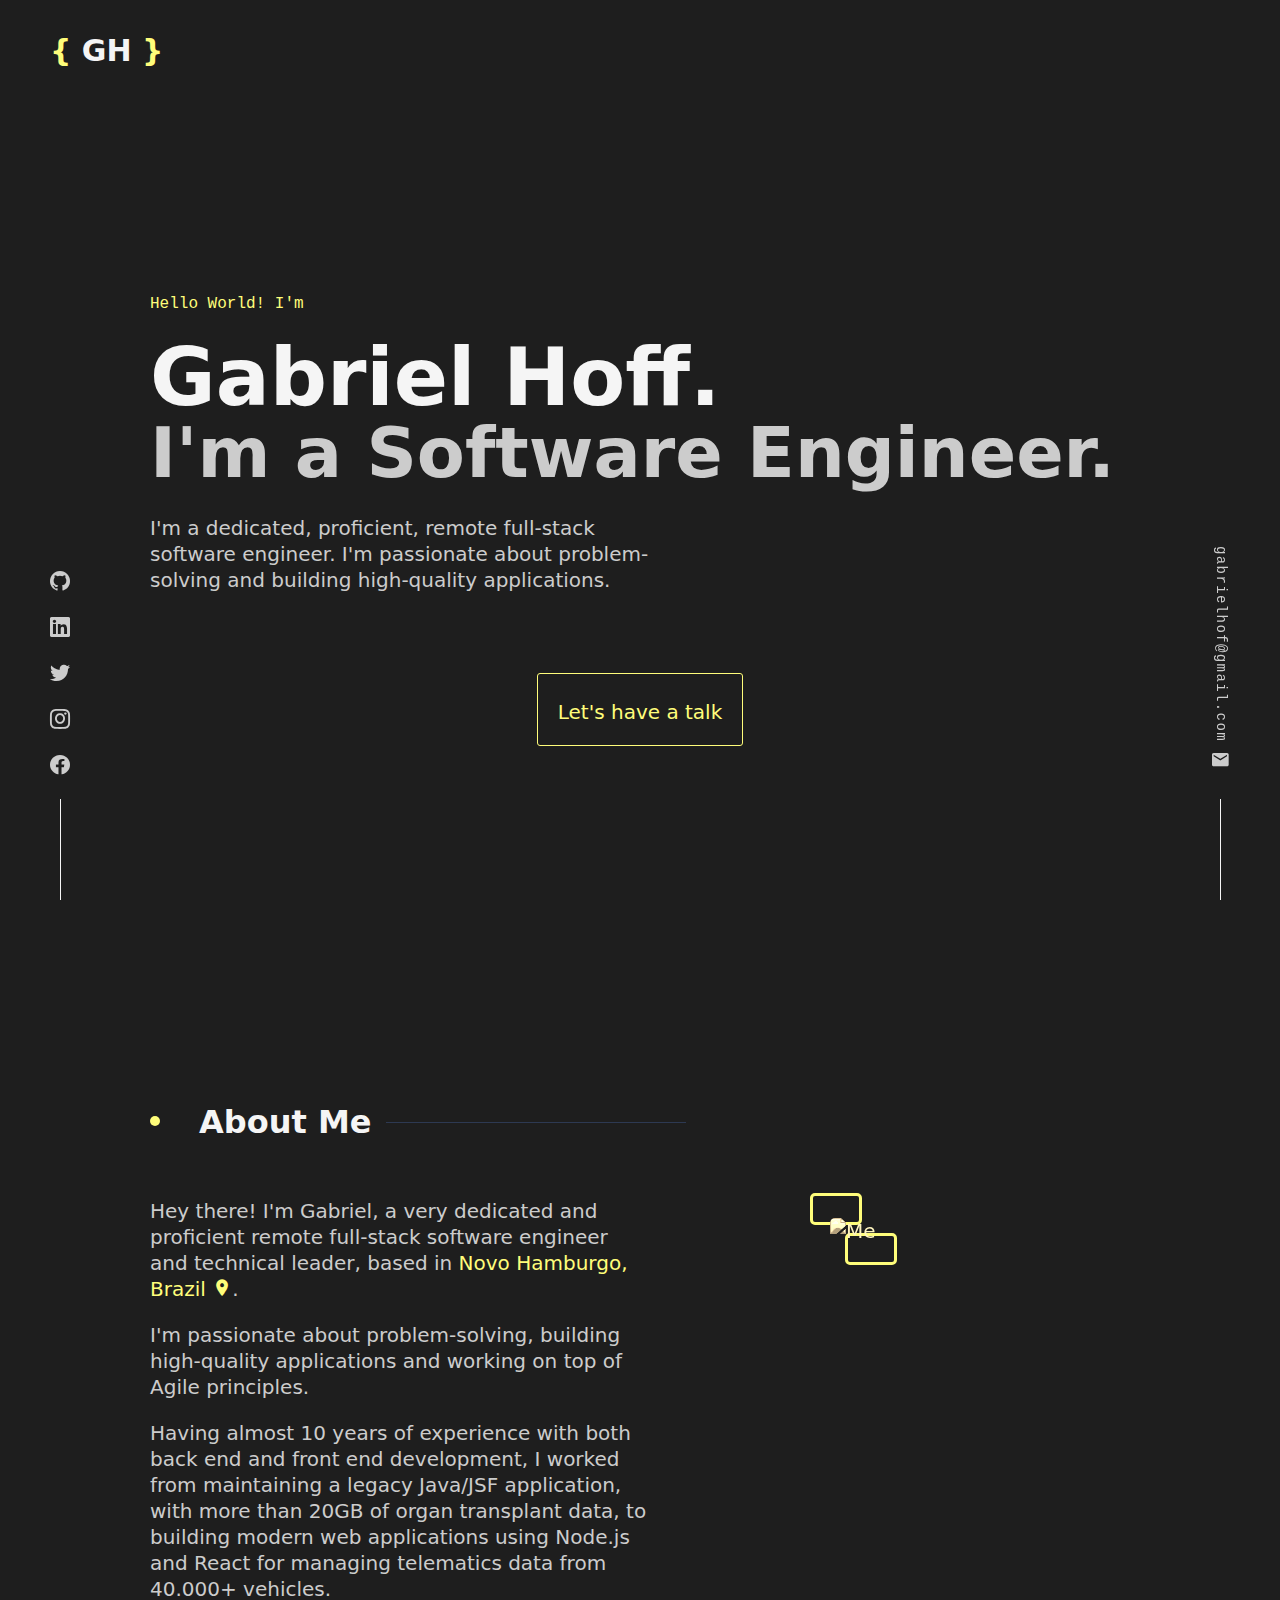
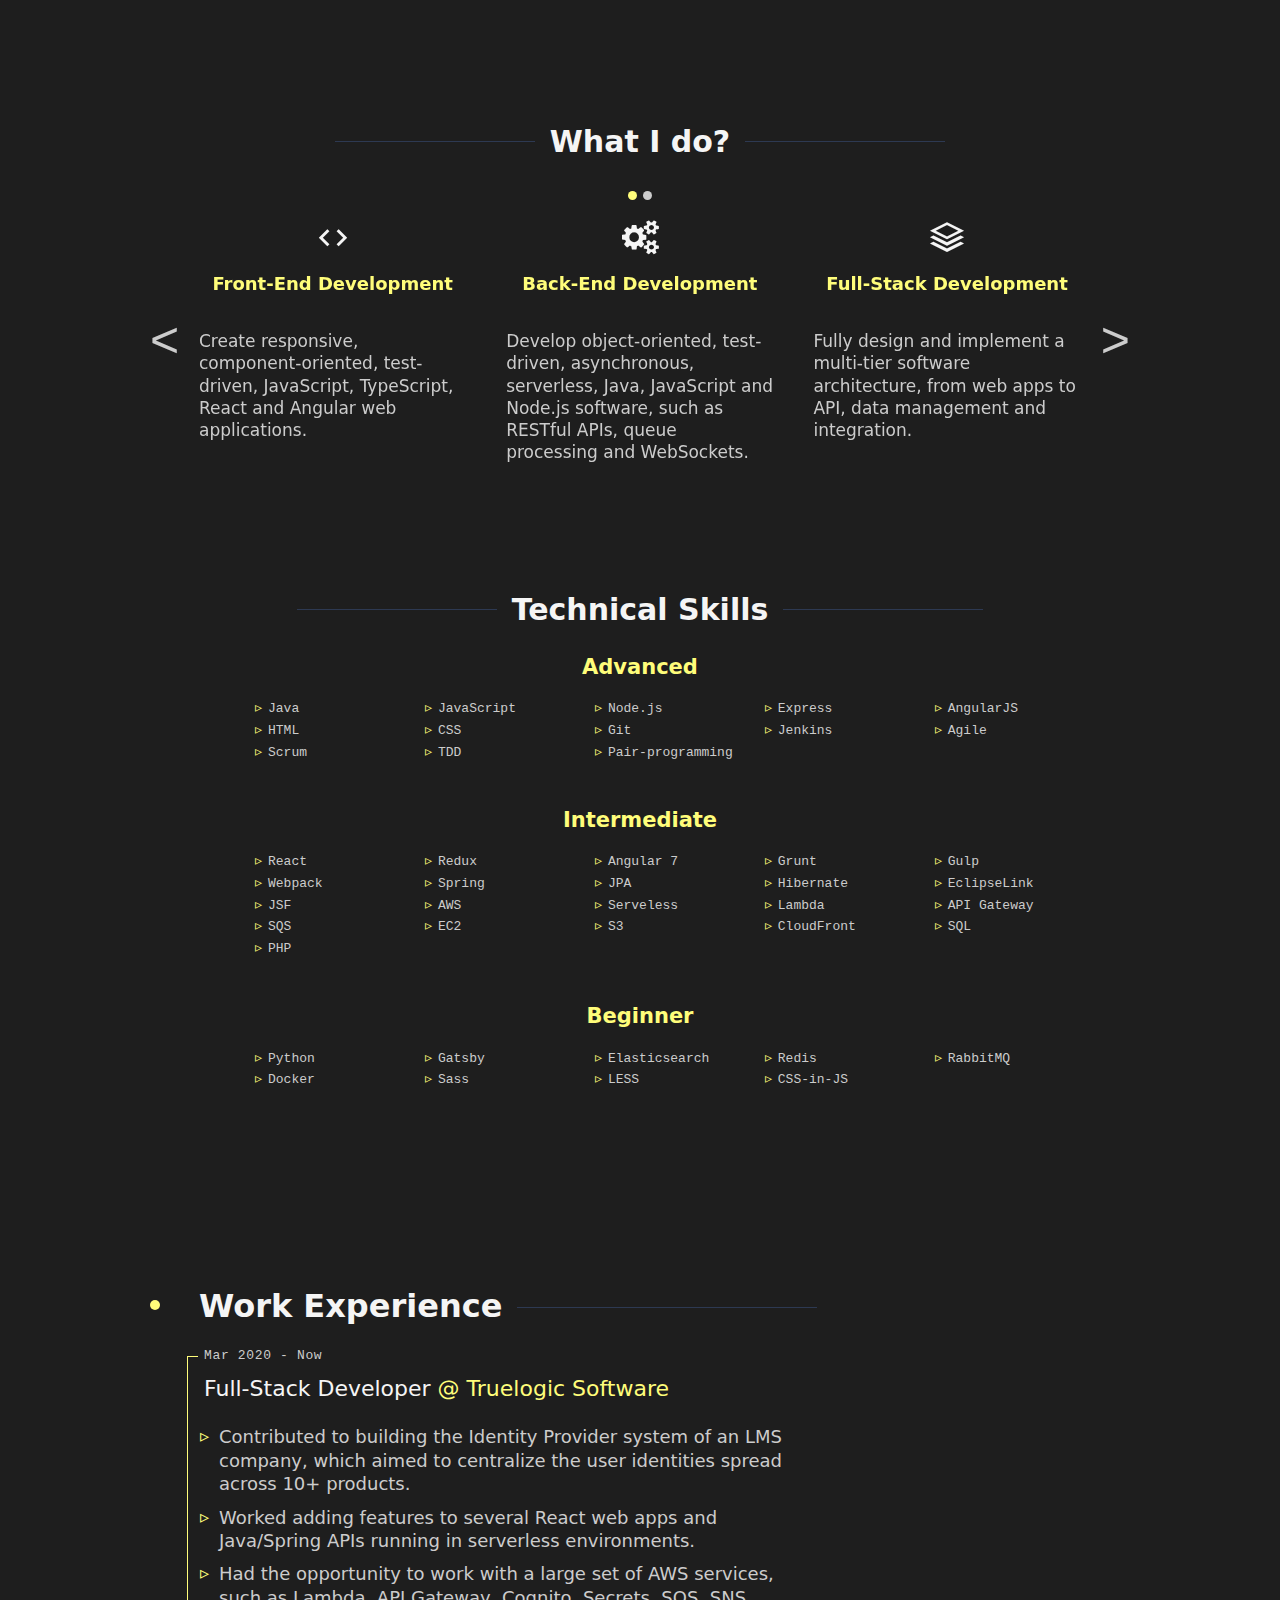
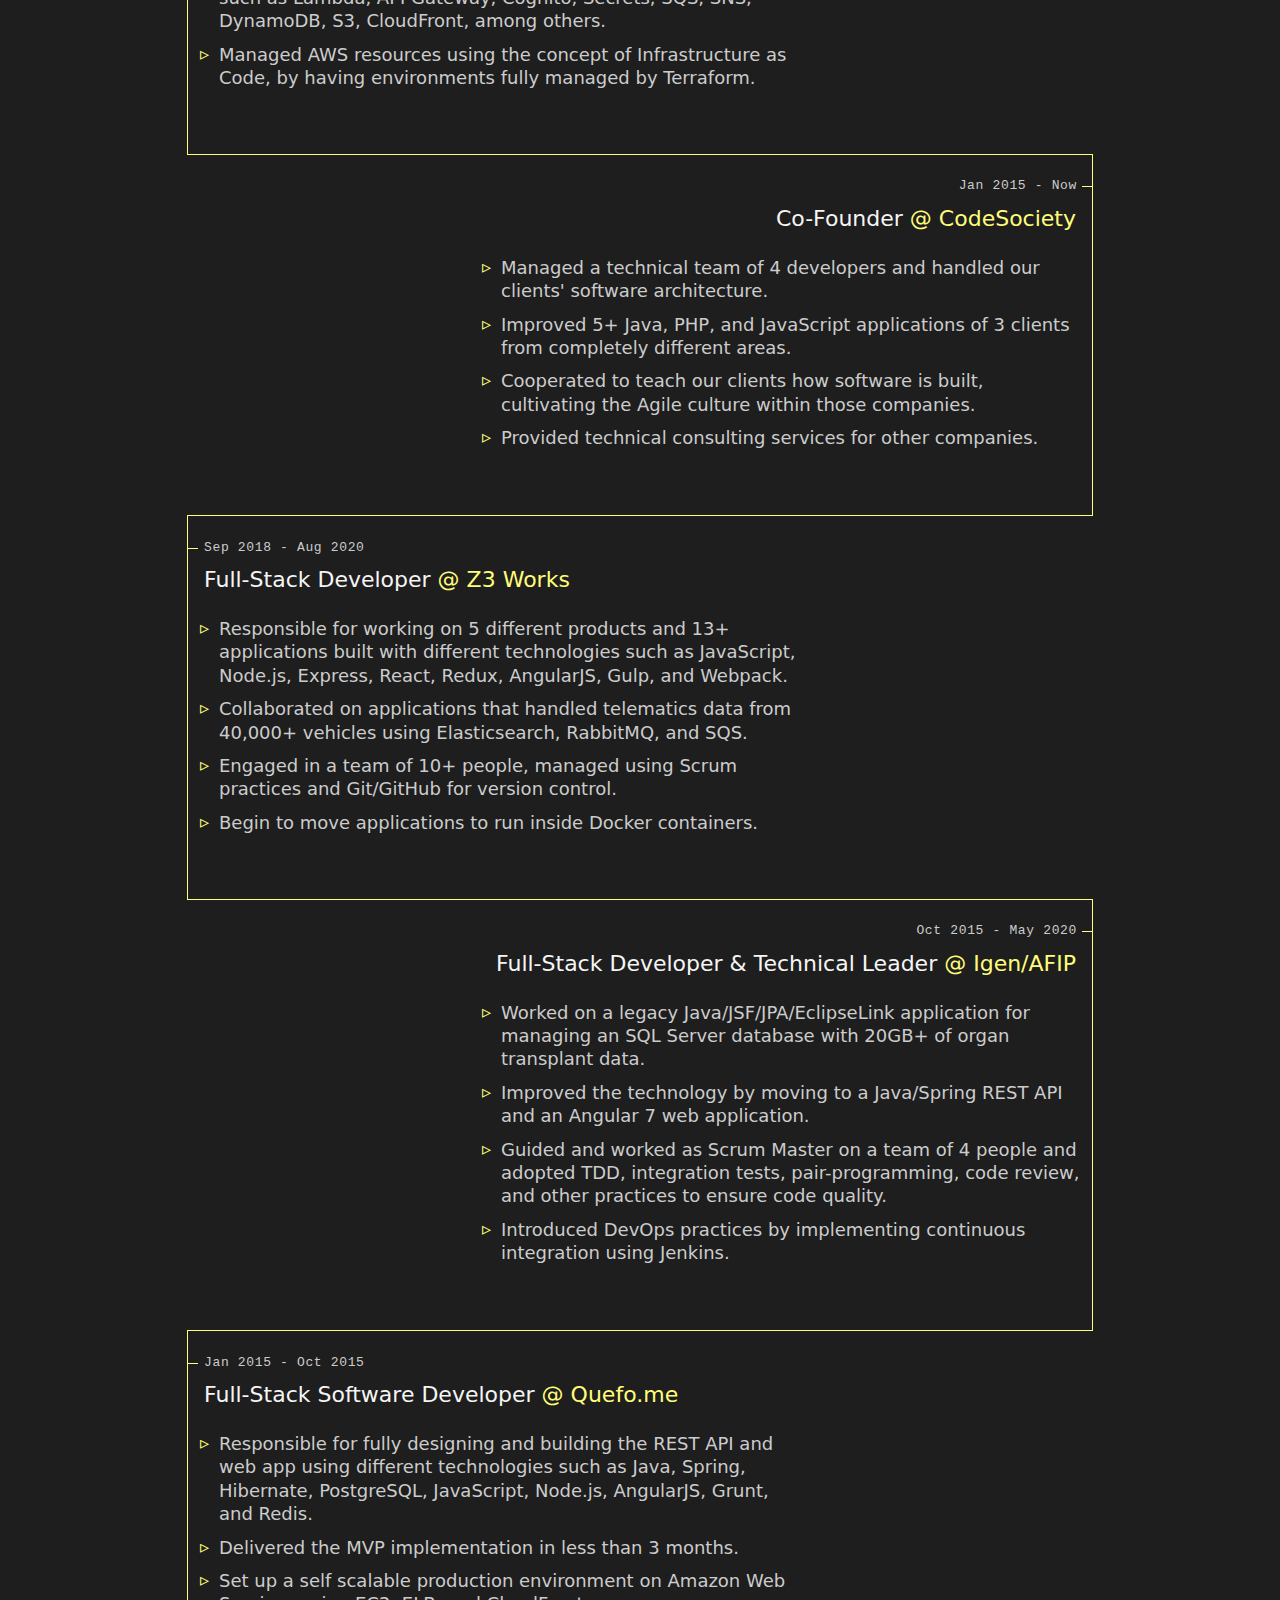
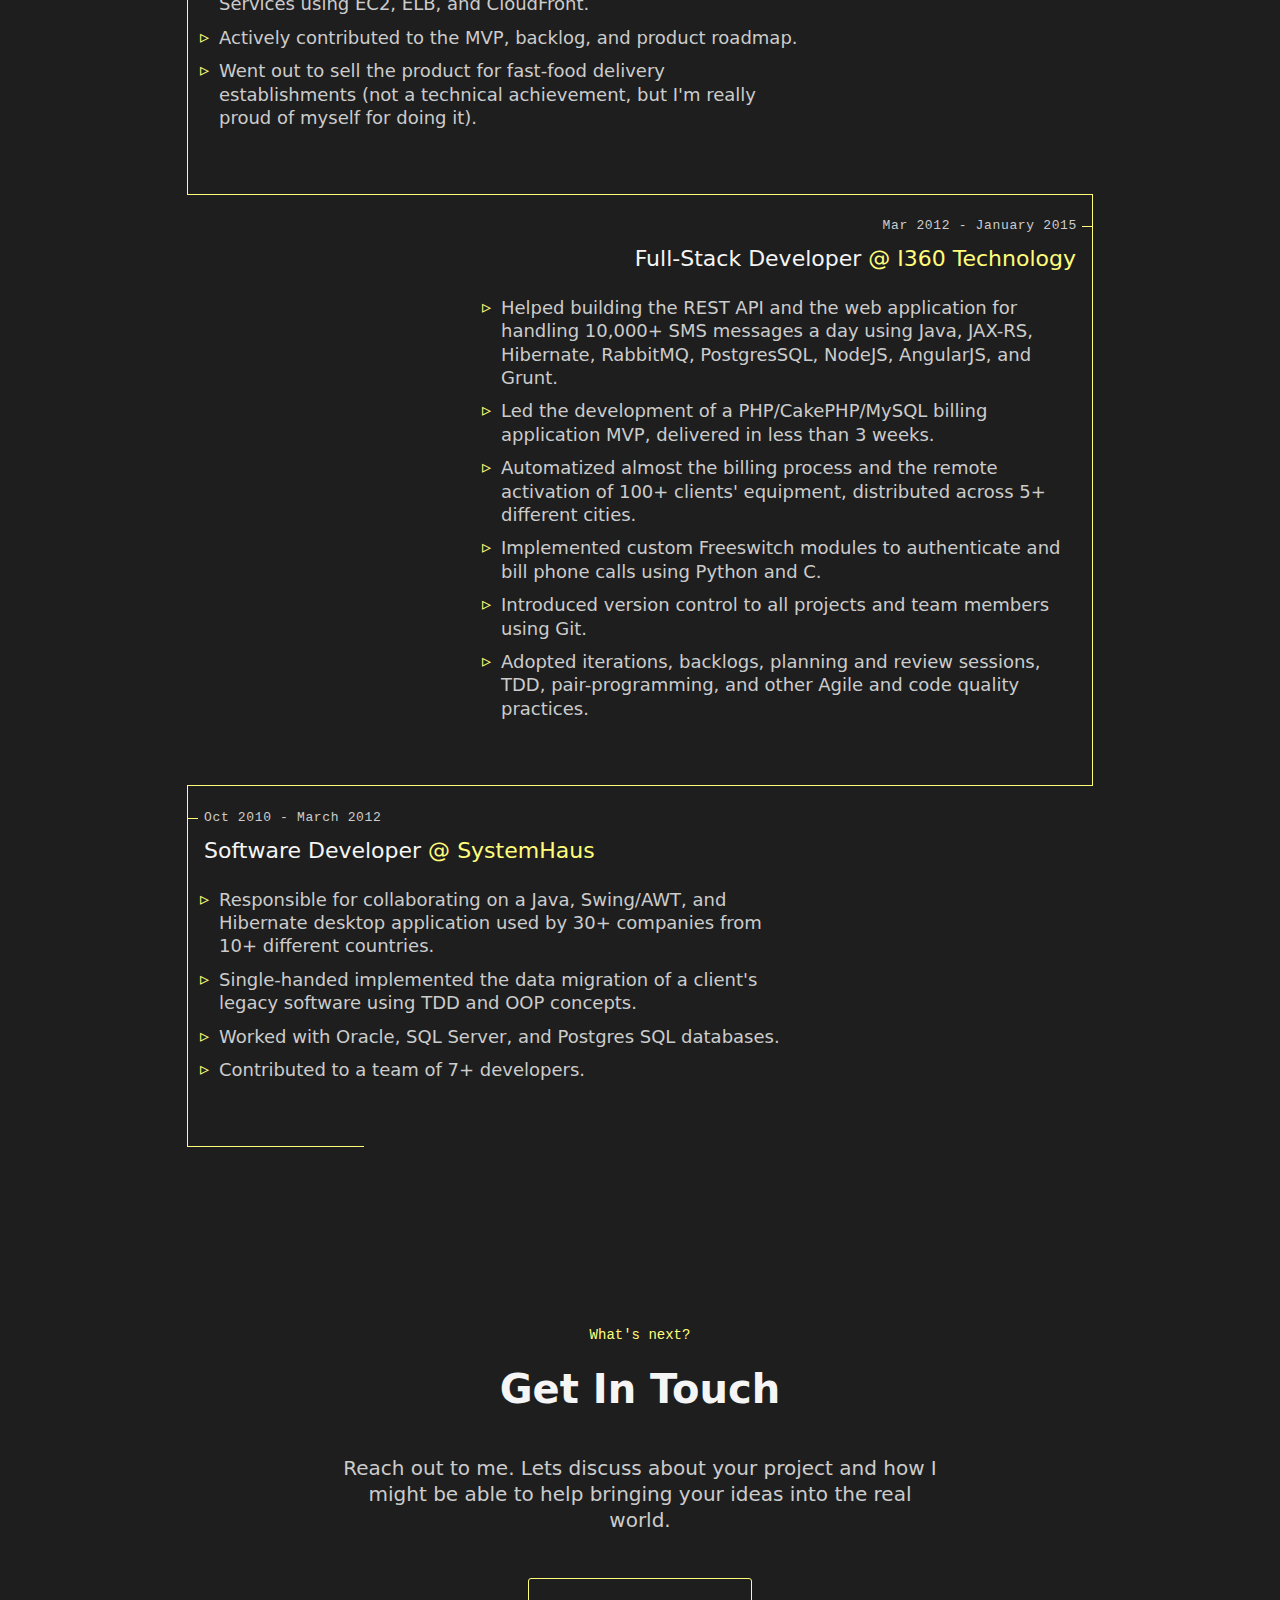
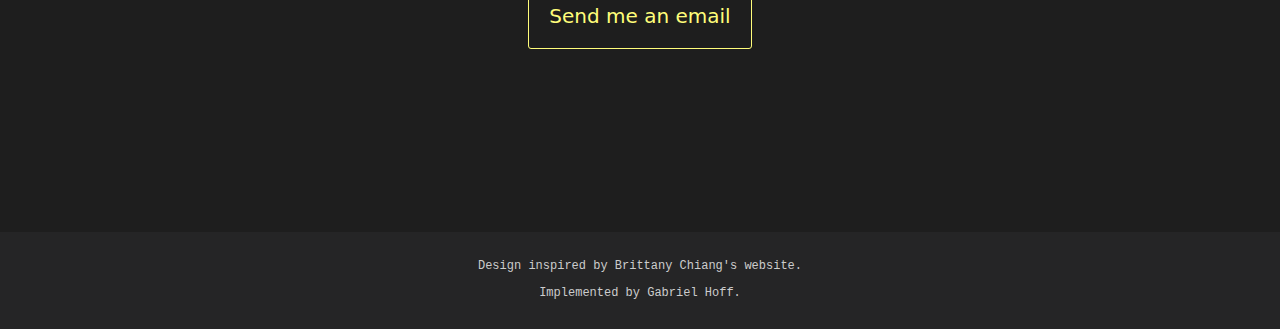
==== commit 547b5909: "Updates" ====
--- a/index.html
+++ b/index.html
@@ -1,4 +1,4 @@
-<!DOCTYPE html><html lang="en"><head><meta charSet="utf-8"/><meta http-equiv="x-ua-compatible" content="ie=edge"/><meta name="viewport" content="width=device-width, initial-scale=1, shrink-to-fit=no"/><style data-href="/styles.d18d892c6846616a2843.css">body{background:#1e1e1e;color:#ccc;font-family:Calibre,San Francisco,SF Pro Text,-apple-system,"system-ui",BlinkMacSystemFont,Roboto,Helvetica Neue,Segoe UI,Arial,"sans-serif";font-size:17px;-webkit-font-smoothing:antialiased;-moz-osx-font-smoothing:grayscale;line-height:1.3;width:100%;margin:0;overflow-x:hidden}@media (min-width:576px){body{font-size:20px}}a{text-decoration:none;color:#ccc;outline:0 none currentColor;-webkit-text-decoration-skip:ink;text-decoration-skip-ink:auto;transition:all .25s cubic-bezier(.645,.045,.355,1) 0s}a :active,a :focus,a:hover{color:#fffd7a}a.button,button,input[type=button]{border:1px solid #fffd7a;border-radius:3px;padding:25px 20px 20px;color:#fffd7a;position:relative;outline:none}a.button::-moz-focus-inner,button::-moz-focus-inner,input[type=button]::-moz-focus-inner{border:0}.website-container{position:relative;min-height:100vh;width:100%}.header-section{background:#1e1e1e;box-shadow:0 10px 30px -10px rgba(0,0,0,.4);position:fixed;top:0;width:100%;height:70px;z-index:10;transform:translateY(0);transition:all .5s cubic-bezier(.645,.045,.355,1) 0s}.header-section.header-on-top{box-shadow:none;height:90px}.header-section.header-hidden{transform:translateY(-70px);box-shadow:none}.header-section nav{height:100%;margin:0 25px;display:flex;align-items:center;justify-content:space-between}@media (min-width:769px){.header-section nav{margin:0 50px}}.header-section .website-logo{padding-top:10px;font-size:30px;font-weight:600;color:#f5f5f5}.about-me-section .picture-and-description .picture .header-section a.website-logo:after,.header-section .about-me-section .picture-and-description .picture a.website-logo:after,.header-section .website-logo:after,.header-section .website-logo:before{color:#fffd7a}.about-me-section .picture-and-description .picture .header-section a.website-logo:after,.header-section .about-me-section .picture-and-description .picture a.website-logo:after,.header-section .website-logo:before{content:" { "}.header-section .website-logo:after{content:" } "}.main-content{margin:100px auto 0;padding:0 20px 170px}@media (min-width:576px){.main-content{padding:0 50px 100px}}@media (min-width:769px){.main-content{margin-top:20px;padding-left:100px;padding-right:100px}}@media (min-width:992px){.main-content{padding-left:150px;padding-right:150px}}.main-content>*{max-width:1000px;margin:0 auto}.side-contact-list{position:fixed;width:40px;bottom:0;left:25px;right:auto;z-index:1;display:none}@media (min-width:769px){.side-contact-list{display:block}}@media (min-width:992px){.side-contact-list{left:40px}}.side-contact-list .links{flex-direction:column;align-items:center;list-style:none;margin:0;padding:0}.side-contact-list .links:after{content:"";display:block;width:1px;height:101px;margin:10px auto 0;background:#f5f5f5}.side-contact-list .links li{padding:10px}.side-contact-email{position:fixed;width:40px;bottom:0;left:auto;right:25px;z-index:1;display:none}@media (min-width:769px){.side-contact-email{display:block}}@media (min-width:992px){.side-contact-email{right:40px}}.side-contact-email .email-container{display:flex;flex-direction:column;align-items:center;position:relative}.side-contact-email .email-container:after{content:"";display:block;width:1px;height:101px;margin:15px auto 0;background:#f5f5f5}.side-contact-email .email-container a{padding:10px;text-align:right}.side-contact-email .email-container a .email{-webkit-writing-mode:vertical-rl;-ms-writing-mode:tb-rl;writing-mode:vertical-rl;letter-spacing:.1em;font-family:SF Mono,Fira Code,Fira Mono,Roboto Mono,Lucida Console,Monaco,monospace;font-size:14px}.footer-section{position:absolute;bottom:0;width:100%;background:#252526;min-height:70px}.footer-section .footer-container{display:flex;flex-direction:column;margin:15px 20px}@media (min-width:769px){.footer-section .contact-list{display:none}}.footer-section .description{margin:0 auto;text-align:center;font-family:SF Mono,Fira Code,Fira Mono,Roboto Mono,Lucida Console,Monaco,monospace;font-size:12px}@font-face{font-family:gh-icons;src:url([data-uri]);src:url([data-uri]#iefix) format("embedded-opentype"),url([data-uri]) format("truetype"),url([data-uri]) format("woff"),url(/static/gh-icons-1befaeb0d98e57464924d30ec2b6d38b.svg#icomoon) format("svg");font-weight:400;font-style:normal;font-display:block}.icon{font-family:gh-icons!important;speak:none;font-style:normal;font-weight:400;font-variant:normal;text-transform:none;line-height:1;-webkit-font-smoothing:antialiased;-moz-osx-font-smoothing:grayscale}.about-me-section .picture-and-description .picture a.icon.icon-facebook:after,.icon.icon-facebook:before{content:"\E900"}.about-me-section .picture-and-description .picture a.icon.icon-github:after,.icon.icon-github:before{content:"\E901"}.about-me-section .picture-and-description .picture a.icon.icon-instagram:after,.icon.icon-instagram:before{content:"\E902"}.about-me-section .picture-and-description .picture a.icon.icon-linkedin:after,.icon.icon-linkedin:before{content:"\E903"}.about-me-section .picture-and-description .picture a.icon.icon-twitter:after,.icon.icon-twitter:before{content:"\E904"}.about-me-section .picture-and-description .picture a.icon.icon-email:after,.icon.icon-email:before{content:"\E905"}.about-me-section .picture-and-description .picture a.icon.icon-location:after,.icon.icon-location:before{content:"\E906"}.about-me-section .picture-and-description .picture a.icon.icon-tag:after,.icon.icon-tag:before{content:"\E90A"}.about-me-section .picture-and-description .picture a.icon.icon-gears:after,.icon.icon-gears:before{content:"\E907"}.about-me-section .picture-and-description .picture a.icon.icon-stack:after,.icon.icon-stack:before{content:"\E92E"}.about-me-section .picture-and-description .picture a.icon.icon-cloud:after,.icon.icon-cloud:before{content:"\E908"}.about-me-section .picture-and-description .picture a.icon.icon-group:after,.icon.icon-group:before{content:"\E909"}@use "sass:math";.contact-list{width:100%;display:flex;flex-direction:column;align-items:center;font-size:20px}.contact-list .links{width:100%;max-width:270px;display:flex;justify-content:space-around;list-style-type:none;padding:0}.heading{display:flex;align-items:center;white-space:nowrap;color:#f5f5f5;font-size:24px}@media (min-width:769px){.heading{font-size:32px}}.about-me-section .picture-and-description .picture a.heading:after,.heading:before{content:"";display:list-item;list-style-type:disc;list-style-position:inside;margin:0 6px 4px 0;color:#fffd7a}.heading:after{content:"";width:100%;height:1px;margin-left:15px;background:#2d3952}@media (min-width:769px){.heading:after{max-width:300px}}.subheading{display:flex;align-items:center;justify-content:center;white-space:nowrap;margin-bottom:30px;font-size:22px;text-align:center;color:#f5f5f5}@media (min-width:769px){.subheading{font-size:30px}}.about-me-section .picture-and-description .picture a.subheading:after,.subheading:after,.subheading:before{content:"";width:100%;height:1px;background:#2d3952}@media (min-width:769px){.about-me-section .picture-and-description .picture a.subheading:after,.subheading:after,.subheading:before{max-width:200px}}.about-me-section .picture-and-description .picture a.subheading:after,.subheading:before{margin-right:15px}.subheading:after{margin-left:15px}.title{color:#fffd7a;text-align:center;font-size:21px}a.up{display:inline-block}a.up:hover{transform:translateY(-3px)}a.underlined{background-image:linear-gradient(#fffd7a,#fffd7a);background-position:0 100%;background-repeat:no-repeat;background-size:0 1px;transition:all .25s cubic-bezier(.645,.045,.355,1) 0s,background-size .4s}a.underlined :active,a.underlined :focus,a.underlined:hover{background-size:100% 1px}a.underlined.button:after,button.underlined:after{content:"";background:#fffd7a;height:3px;width:100%;bottom:0;left:0;position:absolute;transform:scaleX(0);transition:all .3s ease-in-out 0s;visibility:hidden}a.underlined.button :active:after,a.underlined.button :focus:after,a.underlined.button:hover:after,button.underlined :active:after,button.underlined :focus:after,button.underlined:hover:after{width:100%;transform:scaleX(1);visibility:visible}a.button :active,a.button :focus,a.button:hover,button :active,button :focus,button:hover{background:#2a2d2e}.dot-pagination{width:100%;display:flex;justify-content:center}.dot-pagination .pagination-button{width:9px;height:9px;padding:0;margin:0 3px;border:0;border-radius:50%;background:#ccc;cursor:pointer}.dot-pagination .pagination-button.current{background:#fffd7a}.bumper{height:1px}.bumper.page-header-shown{position:relative;top:-20px}.carousel-navigation{display:flex;justify-content:center;align-items:center}.carousel-navigation .navigation{flex-grow:0;background:none;border:none;cursor:pointer;font-size:50px;height:70px;padding:0;color:#ccc;transition:all .3s ease}.carousel-navigation .navigation:hover{color:#f5f5f5}.carousel-navigation .navigation.arrow-left:hover{transform:translateX(-5px)}.carousel-navigation .navigation.arrow-right:hover{transform:translateX(5px)}.carousel-navigation .carousel-container .carousel-slide{transition:opacity .5s ease-in;display:flex;align-items:flex-start;margin-top:20px;opacity:.3}.carousel-navigation .carousel-container .carousel-slide.active{opacity:1}.carousel-navigation .carousel-container .carousel-slide.per-slide-1>*{width:100%}.carousel-navigation .carousel-container .carousel-slide.per-slide-2>*{width:50%}.carousel-navigation .carousel-container .carousel-slide.per-slide-3>*{width:33.33333%}.carousel-navigation .carousel-container .carousel-slide.per-slide-5>*{width:20%}.carousel-navigation .carousel-container .carousel-slide.per-slide-6>*{width:16.66667%}.carousel-navigation .carousel-container .carousel-slide.per-slide-7>*{width:14.28571%}.carousel-navigation .carousel-container .carousel-slide.per-slide-8>*{width:12.5%}.carousel-navigation .carousel-container .carousel-slide.per-slide-9>*{width:11.11111%}.carousel-navigation .carousel-container .carousel-slide.per-slide-10>*{width:10%}.carousel-navigation .carousel-container .carousel-slide.per-slide-11>*{width:9.09091%}.carousel-navigation .carousel-container .carousel-slide.per-slide-12>*{width:8.33333%}.hero-section{display:flex;flex-direction:column;justify-content:center;width:100%;min-height:100vh;margin-top:100px}.hero-section .introduction h1{color:#f5f5f5;font-weight:600;font-size:40px;line-height:1.1;margin:0}@media (min-width:576px){.hero-section .introduction h1{font-size:60px}}@media (min-width:769px){.hero-section .introduction h1{font-size:80px}}.hero-section .introduction h2{font-weight:600;font-size:40px;line-height:1.1;margin:0 0 10px}@media (min-width:576px){.hero-section .introduction h2{font-size:60px;line-height:.9}}@media (min-width:769px){.hero-section .introduction h2{font-size:70px}}.hero-section .introduction h3{color:#fffd7a;font-family:SF Mono,Fira Code,Fira Mono,Roboto Mono,Lucida Console,Monaco,monospace;font-weight:400;font-size:13px;margin:0 0 20px}@media (min-width:769px){.hero-section .introduction h3{font-size:16px}}.hero-section .short-presentation{max-width:500px}.hero-section .quickly-contact{display:flex;justify-content:center;margin:60px 0}@media (min-width:769px){.hero-section .contact-list{display:none}}.about-me-section{margin:100px auto 0}.about-me-section .picture-and-description{display:flex;flex-direction:column}@media (min-width:769px){.about-me-section .picture-and-description{flex-direction:row-reverse;justify-content:space-between}}.about-me-section .picture-and-description .picture{margin:40px auto 80px;width:60%;max-width:300px}@media (min-width:769px){.about-me-section .picture-and-description .picture{width:40%;margin-left:60px;margin-right:0}}.about-me-section .picture-and-description .picture a{display:inline-block;position:relative}.about-me-section .picture-and-description .picture a:after,.about-me-section .picture-and-description .picture a:before{content:" ";position:absolute;display:block;width:100%;height:100%;border:3px solid #fffd7a;border-radius:5px;top:-25px;left:-20px;z-index:-1;transition:all .5s ease}.about-me-section .picture-and-description .picture a:after{top:15px;left:15px}.about-me-section .picture-and-description .picture a:hover:after,.about-me-section .picture-and-description .picture a:hover:before{top:-17px;left:-15px}.about-me-section .picture-and-description .picture a:hover:after{top:1px;left:10px}.about-me-section .picture-and-description .picture a img{width:100%;border-radius:5px;-webkit-filter:sepia(1);filter:sepia(1);transition:-webkit-filter .5s ease-in;transition:filter .5s ease-in;transition:filter .5s ease-in,-webkit-filter .5s ease-in}.about-me-section .picture-and-description .picture a img:hover{-webkit-filter:none;filter:none}.about-me-section .picture-and-description .description{max-width:500px}@media (min-width:769px){.about-me-section .picture-and-description .description{width:60%}}.about-me-section .picture-and-description .description a{color:#fffd7a}.about-me-section .what-i-do-subsection{margin-top:100px}.about-me-section .what-i-do-subsection .specialty{display:flex;flex-direction:column;align-items:center;padding:0 20px}.about-me-section .what-i-do-subsection .specialty .icon{color:#f5f5f5}@media (min-width:576px){.about-me-section .what-i-do-subsection .specialty{font-size:17px}.about-me-section .what-i-do-subsection .specialty h3{font-size:18px}}.about-me-section .skills-subsection{display:flex;flex-direction:column;margin-top:100px}.about-me-section .skills-subsection h4{margin:10px 0}.about-me-section .skills-subsection .skills-container{margin:0 auto}.about-me-section .skills-subsection .skills-container .skills-level{margin:15px 0 40px}.about-me-section .skills-subsection .skills-container .skills-list{display:flex;flex-wrap:wrap;list-style:none;padding-left:10%}.about-me-section .skills-subsection .skills-container .skills-list li{position:relative;width:40%;padding-left:20px;margin-bottom:5px;font-family:SF Mono,Fira Code,Fira Mono,Roboto Mono,Lucida Console,Monaco,monospace;font-size:12px;word-break:break-word}.about-me-section .skills-subsection .skills-container .skills-list li:before{content:"\25B9";color:#fffd7a;font-size:14px;line-height:14px;position:absolute;left:7px}@media (min-width:576px){.about-me-section .skills-subsection .skills-container .skills-list li{width:28%;font-size:13px}}@media (min-width:992px){.about-me-section .skills-subsection .skills-container .skills-list li{width:21%}}@media (min-width:1200px){.about-me-section .skills-subsection .skills-container .skills-list li{width:17%}}.experience-section{margin-top:150px}.experience-section .heading{margin-bottom:5px}.experience-section .timeline{display:flex}@media (min-width:769px){.experience-section .timeline{margin:0 48px}}.experience-section .timeline .jobs{flex-grow:2;width:100%}.experience-section .timeline .jobs .job-item{width:100%;display:flex;margin-bottom:15px}@media (min-width:576px){.experience-section .timeline .jobs .job-item{font-size:18px}}.about-me-section .picture-and-description .picture .experience-section .timeline .jobs a.job-item:after,.experience-section .timeline .jobs .about-me-section .picture-and-description .picture a.job-item:after,.experience-section .timeline .jobs .job-item:after,.experience-section .timeline .jobs .job-item:before{content:" ";background:#fffd7a;position:relative;width:1px;margin-bottom:-15px}.about-me-section .picture-and-description .picture .experience-section .timeline .jobs a.job-item:nth-child(odd):after,.experience-section .timeline .jobs .about-me-section .picture-and-description .picture a.job-item:nth-child(odd):after,.experience-section .timeline .jobs .job-item:nth-child(odd):before{top:-10px;left:-11px}.experience-section .timeline .jobs .job-item:nth-child(odd):after{content:none}.experience-section .timeline .jobs .job-item:nth-child(2n){text-align:right}.about-me-section .picture-and-description .picture .experience-section .timeline .jobs a.job-item:nth-child(2n):after,.experience-section .timeline .jobs .about-me-section .picture-and-description .picture a.job-item:nth-child(2n):after,.experience-section .timeline .jobs .job-item:nth-child(2n):before{content:none}.experience-section .timeline .jobs .job-item:nth-child(2n):after{top:-11px;right:-11px}.experience-section .timeline .jobs .job-item:nth-child(2n) .job-item-container .job-content-container{align-items:flex-end}.about-me-section .picture-and-description .picture .experience-section .timeline .jobs .job-item:nth-child(2n) .job-item-container .job-content-container a.job-header:after,.experience-section .timeline .jobs .job-item:nth-child(2n) .job-item-container .job-content-container .about-me-section .picture-and-description .picture a.job-header:after,.experience-section .timeline .jobs .job-item:nth-child(2n) .job-item-container .job-content-container .job-header:before{top:8px;left:16px;float:right}.experience-section .timeline .jobs .job-item:nth-child(2n) .job-item-container .job-content-container .job-header .period{position:relative;right:-11px}.experience-section .timeline .jobs .job-item:nth-child(2n) .job-item-container .job-content-container .experience-list{text-align:left}.about-me-section .picture-and-description .picture .experience-section .timeline .jobs a.job-item:first-child:after,.experience-section .timeline .jobs .about-me-section .picture-and-description .picture a.job-item:first-child:after,.experience-section .timeline .jobs .job-item:first-child:before{top:21px;margin-bottom:16px}.about-me-section .picture-and-description .picture .experience-section .timeline .jobs .job-item:first-child a.job-item-container:after,.experience-section .timeline .jobs .job-item:first-child .about-me-section .picture-and-description .picture a.job-item-container:after,.experience-section .timeline .jobs .job-item:first-child .job-item-container:before{content:none}.experience-section .timeline .jobs .job-item:last-child .job-item-container:after{width:20%;float:right;left:12px}.experience-section .timeline .jobs .job-item .job-item-container{width:100%}.about-me-section .picture-and-description .picture .experience-section .timeline .jobs .job-item a.job-item-container:after,.experience-section .timeline .jobs .job-item .about-me-section .picture-and-description .picture a.job-item-container:after,.experience-section .timeline .jobs .job-item .job-item-container:after,.experience-section .timeline .jobs .job-item .job-item-container:before{content:"";background:#fffd7a;position:relative;display:block;width:100%;height:1px}.about-me-section .picture-and-description .picture .experience-section .timeline .jobs .job-item a.job-item-container:after,.experience-section .timeline .jobs .job-item .about-me-section .picture-and-description .picture a.job-item-container:after,.experience-section .timeline .jobs .job-item .job-item-container:before{right:-11px;top:-11px}.experience-section .timeline .jobs .job-item .job-item-container:after{left:-11px;bottom:-5px}.experience-section .timeline .jobs .job-item .job-item-container .job-content-container{display:flex;flex-direction:column}.experience-section .timeline .jobs .job-item .job-item-container .job-content-container .job-header{position:-webkit-sticky;position:sticky;background:#1e1e1e;top:0;width:97%;padding:11px 5px 2px;z-index:1;transition:all .6s cubic-bezier(.645,.045,.355,1) 0s}.about-me-section .picture-and-description .picture .experience-section .timeline .jobs .job-item .job-item-container .job-content-container a.job-header:after,.experience-section .timeline .jobs .job-item .job-item-container .job-content-container .about-me-section .picture-and-description .picture a.job-header:after,.experience-section .timeline .jobs .job-item .job-item-container .job-content-container .job-header:before{content:" ";display:flex;background:#fffd7a;position:relative;width:10px;height:1px;top:9px;left:-16px}.experience-section .timeline .jobs .job-item .job-item-container .job-content-container .job-header.page-header-shown{top:68px}.experience-section .timeline .jobs .job-item .job-item-container .job-content-container .job-header.sticky{box-shadow:0 11px 8px -10px rgba(0,0,0,.4)}.experience-section .timeline .jobs .job-item .job-item-container .job-content-container .job-header.sticky .period{color:#fffd7a}.experience-section .timeline .jobs .job-item .job-item-container .job-content-container .job-header.sticky .title-and-company{margin-top:0}.experience-section .timeline .jobs .job-item .job-item-container .job-content-container .job-header .period{color:#ccc;font-family:SF Mono,Fira Code,Fira Mono,Roboto Mono,Lucida Console,Monaco,monospace;font-size:13px;font-weight:400;letter-spacing:.05em;margin:0;transition:all .6s}.experience-section .timeline .jobs .job-item .job-item-container .job-content-container .job-header .title-and-company{color:#f5f5f5;font-size:18px;font-weight:500;margin:10px 0 0;transition:all .6s}@media (min-width:576px){.experience-section .timeline .jobs .job-item .job-item-container .job-content-container .job-header .title-and-company{font-size:22px}}.experience-section .timeline .jobs .job-item .job-item-container .job-content-container .job-header .title-and-company .at{color:#fffd7a}.experience-section .timeline .jobs .job-item .job-item-container .job-content-container .experience-list{list-style:none;padding:0;margin:20px 0 50px;max-width:600px}.experience-section .timeline .jobs .job-item .job-item-container .job-content-container .experience-list li{position:relative;padding-left:20px;margin-bottom:10px}.experience-section .timeline .jobs .job-item .job-item-container .job-content-container .experience-list li:before{content:"\25B9";color:#fffd7a;position:absolute;left:1px;line-height:22px}.contact-me-section{margin:150px auto 200px;max-width:600px;display:flex;flex-direction:column;align-items:center}.contact-me-section h4{color:#fffd7a;font-size:14px;font-family:SF Mono,Fira Code,Fira Mono,Roboto Mono,Lucida Console,Monaco,monospace;font-weight:400}.contact-me-section h3{margin:0 0 20px;color:#f5f5f5;font-size:40px;font-weight:600}.contact-me-section .information{text-align:center}.contact-me-section .quickly-contact{margin-top:50px}.not-found-container{margin-top:90px;min-height:70vh;display:flex;flex-direction:column;align-items:center;justify-content:center}.not-found-container h3{margin:0 0 10px;color:#f5f5f5;line-height:1;font-size:30px;font-weight:400}@media (min-width:576px){.not-found-container h3{font-size:40px}}.not-found-container h2{margin:0 0 10px;color:#fffd7a;line-height:1;font-family:SF Mono,Fira Code,Fira Mono,Roboto Mono,Lucida Console,Monaco,monospace;font-weight:600;font-size:120px}@media (min-width:576px){.not-found-container h2{font-size:160px}}.not-found-container a{margin-top:40px}</style><meta name="generator" content="Gatsby 2.20.25"/><title data-react-helmet="true">Gabriel Hoff | Software Engineer</title><meta data-react-helmet="true" name="description" content="Gabriel Hoff is a dedicated, proficient, remote full-stack software engineer, passionate about problem-solving and building high-quality applications."/><meta data-react-helmet="true" name="keywords" content="Gabriel Hoff, Gabriel, Hoff, gabrielhof, gabrielhoff, software engineer, full-stack engineer, back-end developer, front-end developer, remote, javascript, java"/><meta data-react-helmet="true" itemProp="name" content="Gabriel Hoff | Software Engineer"/><meta data-react-helmet="true" itemProp="description" content="Gabriel Hoff is a dedicated, proficient, remote full-stack software engineer, passionate about problem-solving and building high-quality applications."/><meta data-react-helmet="true" itemProp="image" content="https://gabrielhoff.com/static/site-image-d6f113a3aab975aaf89d15f875fdbe7f.png"/><meta data-react-helmet="true" property="og:locale" content="en_US"/><meta data-react-helmet="true" property="og:title" content="Gabriel Hoff | Software Engineer"/><meta data-react-helmet="true" property="og:site_name" content="Gabriel Hoff | Software Engineer"/><meta data-react-helmet="true" property="og:description" content="Gabriel Hoff is a dedicated, proficient, remote full-stack software engineer, passionate about problem-solving and building high-quality applications."/><meta data-react-helmet="true" property="og:type" content="website"/><meta data-react-helmet="true" property="og:url" content="https://gabrielhoff.com/"/><meta data-react-helmet="true" property="og:image" content="https://gabrielhoff.com/static/site-image-d6f113a3aab975aaf89d15f875fdbe7f.png"/><meta data-react-helmet="true" property="og:image:width" content="1200"/><meta data-react-helmet="true" property="og:image:height" content="630"/><meta data-react-helmet="true" property="twitter:card" content="summary_large_image"/><meta data-react-helmet="true" property="twitter:title" content="Gabriel Hoff | Software Engineer"/><meta data-react-helmet="true" property="twitter:description" content="Gabriel Hoff is a dedicated, proficient, remote full-stack software engineer, passionate about problem-solving and building high-quality applications."/><meta data-react-helmet="true" property="twitter:url" content="https://gabrielhoff.com/"/><meta data-react-helmet="true" property="twitter:site" content="@gabriel_hof"/><meta data-react-helmet="true" property="twitter:creator" content="@gabriel_hof"/><meta data-react-helmet="true" property="twitter:image" content="https://gabrielhoff.com/static/site-image-d6f113a3aab975aaf89d15f875fdbe7f.png"/><meta data-react-helmet="true" property="twitter:image:alt" content="Gabriel Hoff | Software Engineer"/><link rel="icon" href="/icons/icon-48x48.png?v=f58ff58120dc13c29ffa6e6d58fa3659"/><link rel="manifest" href="/manifest.webmanifest"/><meta name="theme-color" content="#1e1e1e9"/><link rel="apple-touch-icon" sizes="48x48" href="/icons/icon-48x48.png?v=f58ff58120dc13c29ffa6e6d58fa3659"/><link rel="apple-touch-icon" sizes="72x72" href="/icons/icon-72x72.png?v=f58ff58120dc13c29ffa6e6d58fa3659"/><link rel="apple-touch-icon" sizes="96x96" href="/icons/icon-96x96.png?v=f58ff58120dc13c29ffa6e6d58fa3659"/><link rel="apple-touch-icon" sizes="144x144" href="/icons/icon-144x144.png?v=f58ff58120dc13c29ffa6e6d58fa3659"/><link rel="apple-touch-icon" sizes="192x192" href="/icons/icon-192x192.png?v=f58ff58120dc13c29ffa6e6d58fa3659"/><link rel="apple-touch-icon" sizes="256x256" href="/icons/icon-256x256.png?v=f58ff58120dc13c29ffa6e6d58fa3659"/><link rel="apple-touch-icon" sizes="384x384" href="/icons/icon-384x384.png?v=f58ff58120dc13c29ffa6e6d58fa3659"/><link rel="apple-touch-icon" sizes="512x512" href="/icons/icon-512x512.png?v=f58ff58120dc13c29ffa6e6d58fa3659"/><link rel="preconnect dns-prefetch" href="https://www.google-analytics.com"/><link as="script" rel="preload" href="/webpack-runtime-de049851947a560c2eed.js"/><link as="script" rel="preload" href="/framework-c88d07efb40e009babfb.js"/><link as="script" rel="preload" href="/app-e3ca4a803494c1c083ea.js"/><link as="script" rel="preload" href="/styles-b729c27faa6284e9ff45.js"/><link as="script" rel="preload" href="/e50e9c162871c1d91fba5ce567a5656e16dc6783-a6432a0a4d80e9d48038.js"/><link as="script" rel="preload" href="/component---src-pages-index-js-6987b6dcdb4b5ccdf7e5.js"/><link as="fetch" rel="preload" href="/page-data/index/page-data.json" crossorigin="anonymous"/><link as="fetch" rel="preload" href="/page-data/app-data.json" crossorigin="anonymous"/></head><body><div id="___gatsby"><div style="outline:none" tabindex="-1" id="gatsby-focus-wrapper"><div class="website-container"><header class="header-section header-on-top"><nav><a aria-current="page" id="header-home-link" class="website-logo" href="/">GH</a></nav></header><main class="main-content"><section class="hero-section"><div class="introduction"><h3>Hello World! I&#x27;m</h3><h1>Gabriel Hoff.</h1><h2>I&#x27;m a Software Engineer.</h2></div><div class="short-presentation"><p>I&#x27;m a dedicated, proficient, remote full-stack software engineer. I&#x27;m passionate about problem-solving and building high-quality applications.</p></div><div class="quickly-contact"><a id="hero-email-link" target="_blank" rel="noopener noreferrer" href="mailto:gabrielhof@gmail.com" class="button underlined"><span>Let&#x27;s have a talk</span></a></div><div class="contact-list"><ul class="links"><li><a id="hero-contact-github-link" target="_blank" rel="noopener noreferrer" href="https://github.com/gabrielhof/" class="up"><span class="icon icon-github"></span></a></li><li><a id="hero-contact-linkedin-link" target="_blank" rel="noopener noreferrer" href="ttps://linkedin.com/in/gabrielhof/" class="up"><span class="icon icon-linkedin"></span></a></li><li><a id="hero-contact-twitter-link" target="_blank" rel="noopener noreferrer" href="https://twitter.com/gabriel_hof/" class="up"><span class="icon icon-twitter"></span></a></li><li><a id="hero-contact-instagram-link" target="_blank" rel="noopener noreferrer" href="https://instagram.com/gabriel.hoff/" class="up"><span class="icon icon-instagram"></span></a></li><li><a id="hero-contact-facebook-link" target="_blank" rel="noopener noreferrer" href="https://facebook.com/gabrielhof/" class="up"><span class="icon icon-facebook"></span></a></li></ul></div></section><section class="about-me-section"><h3 class="heading">About Me</h3><div class="picture-and-description"><div class="picture"><a id="about-me-picture-github-link" target="_blank" rel="noopener noreferrer" href="https://github.com/gabrielhof/" class=""><img src="https://www.gravatar.com/avatar/39ea753c11ef1d94e09c1a9265767b4a?s=400&amp;d=robohash" alt="Me"/></a></div><div class="description"><p><span>Hey there! I&#x27;m Gabriel, a very dedicated and proficient remote full-Stack software engineer and technical leader, based in </span><a target="_blank" rel="noopener noreferrer" href="https://goo.gl/maps/Xzp5hRJnGQ5kbKt77" class="underlined">Novo Hamburgo, Brazil <span class="icon icon-location"></span></a><span>.</span></p><p>I&#x27;m passionate about problem-solving, building high-quality applications and working on top of Agile principles.</p><p>Having almost 10 years of experience with both Back End and Front End development, I worked from maintaining a legacy Java/JSF application, with more than 20GB of organ transplant data, to building modern web applications using Node.js and React for managing telematics data from 40.000+ vehicles.</p></div></div><div class="what-i-do-subsection"><h4 class="subheading">What I do?</h4><div class="dot-pagination"><button type="button" class="pagination-button current"></button><button type="button" class="pagination-button"></button><button type="button" class="pagination-button"></button><button type="button" class="pagination-button"></button><button type="button" class="pagination-button"></button></div><div class="carousel-navigation"><button type="button" class="navigation arrow-left">&lt;</button><div style="overflow-x:hidden" class="carousel-container"><div style="-webkit-flex-direction:row;flex-direction:row;-webkit-transition:all 0s ease 0s;transition:all 0s ease 0s;direction:ltr;display:flex;will-change:transform" class="react-swipeable-view-container"><div style="width:100%;-webkit-flex-shrink:0;flex-shrink:0;overflow:auto" aria-hidden="false" data-swipeable="true"><div class="carousel-slide per-slide-1 active"><div class="specialty"><span class="icon icon-tag" style="font-size:2em"></span><h3 class="title">Front-End Development</h3><p>Create responsive, component-oriented, test-driven, JavaScript, TypeScript, React and Angular web applications.</p></div></div></div></div></div><button type="button" class="navigation arrow-right">&gt;</button></div></div><div class="skills-subsection"><h4 class="subheading">Technical Skills</h4><div class="skills-container"><div class="skills-level advanced"><h4 class="title">Advanced</h4><ul class="skills-list"><li>Java</li><li>JavaScript</li><li>Node.js</li><li>Express</li><li>AngularJS</li><li>HTML</li><li>CSS</li><li>Git</li><li>Jenkins</li><li>Agile</li><li>Scrum</li><li>TDD</li><li>Pair-programming</li></ul></div><div class="skills-level intermediate"><h4 class="title">Intermediate</h4><ul class="skills-list"><li>React</li><li>Redux</li><li>Gatsby</li><li>Angular 7</li><li>Grunt</li><li>Gulp</li><li>Webpack</li><li>Spring</li><li>JPA</li><li>Hibernate</li><li>EclipseLink</li><li>JSF</li><li>AWS</li><li>EC2</li><li>S3</li><li>CloudFront</li><li>SQL</li><li>PHP</li></ul></div><div class="skills-level beginner"><h4 class="title">Beginner</h4><ul class="skills-list"><li>Serveless</li><li>Lambda</li><li>API Gateway</li><li>SQS</li><li>Elasticsearch</li><li>Redis</li><li>RabbitMQ</li><li>Docker</li><li>Sass</li><li>LESS</li><li>CSS-in-JS</li></ul></div></div></div></section><section class="experience-section"><h3 class="heading">Work Experience</h3><div class="timeline"><div class="jobs"><div class="job-item"><div class="job-item-container"><div class="job-content-container"><div class="bumper"></div><div class="job-header"><h5 class="period">Sep 2018 - Now</h5><h4 class="title-and-company"><span>Full-Stack Engineer</span><span class="at"> @ </span><a target="_blank" rel="noopener noreferrer" href="https://www.z3works.com/" class="at underlined">Z3 Works</a></h4></div><ul class="experience-list"><li>Responsible for working on 5 different products and 13+ applications built with different technologies such as JavaScript, Node.js, Express, React, Redux, AngularJS, Gulp, and Webpack.</li><li>Collaborated on applications that handled telematics data from 40,000+ vehicles using Elasticsearch, RabbitMQ, and SQS.</li><li>Engaged in a team of 10+ people, managed using Scrum practices and Git/GitHub for version control.</li><li>Begin to move applications to run inside Docker containers.</li></ul></div></div></div><div class="job-item"><div class="job-item-container"><div class="job-content-container"><div class="bumper"></div><div class="job-header"><h5 class="period">Jan 2015 - Now</h5><h4 class="title-and-company"><span>Co-Founder</span><span class="at"> @ </span><a target="_blank" rel="noopener noreferrer" href="http://www.codesociety.com.br/" class="at underlined">CodeSociety</a></h4></div><ul class="experience-list"><li>Responsible for managing a technical team of 4 developers and handling our clients&#x27; software architecture.</li><li>Improved 5+ Java, PHP and JavaScript applications of 3 clients from completely different areas.</li><li>Cooperated to teach our clients how software is built, cultivating the Agile culture within those companies.</li><li>Provided technical consulting services for other companies.</li></ul></div></div></div><div class="job-item"><div class="job-item-container"><div class="job-content-container"><div class="bumper"></div><div class="job-header"><h5 class="period">Oct 2015 - Now</h5><h4 class="title-and-company"><span>Full-Stack Engineer &amp; Technical Leader</span><span class="at"> @ </span><a target="_blank" rel="noopener noreferrer" href="http://redcap.afip.com.br/conteudo_igen.asp" class="at underlined">Igen</a></h4></div><ul class="experience-list"><li>Worked on a legacy Java/JSF/JPA/EclipseLink application for managing an SQL Server database with 20GB+ of organ transplant data.</li><li>Improved the technology by moving to a Java/Spring REST API and an Angular 7 web application.</li><li>Guided and worked as Scrum Master on a team of 4 people and adopted TDD, integration tests, pair-programming, code review, and other practices to ensure code quality.</li><li>Introduced DevOps practices by implementing continuous integration using Jenkins.</li></ul></div></div></div><div class="job-item"><div class="job-item-container"><div class="job-content-container"><div class="bumper"></div><div class="job-header"><h5 class="period">Jan 2015 - Oct 2015</h5><h4 class="title-and-company"><span>Full-Stack Software Engineer</span><span class="at"> @ </span><a target="_blank" rel="noopener noreferrer" href="https://www.linkedin.com/company/quefome/" class="at underlined">Quefo.me</a></h4></div><ul class="experience-list"><li>Responsible for fully designing and building the REST API and webapp using different technologies such as Java, Spring, Hibernate, PostgreSQL, JavaScript, Node.js, AngularJS, Grunt and Redis.</li><li>Delivered the MVP implementation in less then 3 months.</li><li>Set up a self scalable production environment on Amazon Web Services using EC2, ELB, and CloudFront.</li><li>Actively contributed to the MVP, backlog and product roadmap.</li><li>Went out to sell the product for fast-food delivery establishments (not a technical achievement, but I&#x27;m really proud of myself for doing it).</li></ul></div></div></div><div class="job-item"><div class="job-item-container"><div class="job-content-container"><div class="bumper"></div><div class="job-header"><h5 class="period">Mar 2012 - January 2015</h5><h4 class="title-and-company"><span>Full-Stack Developer</span><span class="at"> @ </span><a target="_blank" rel="noopener noreferrer" href="http://i360tecnologia.com.br/" class="at underlined">I360 Technology</a></h4></div><ul class="experience-list"><li>Helped to build the REST API and the web application for handling 10,000+ SMS messages a day using Java, JAX-RS, Hibernate, RabbitMQ, PostgresSQL, NodeJS, AngularJS, and Grunt.</li><li>Led the development of a PHP/CakePHP/MySQL billing application MVP, delivered in less than 3 weeks.</li><li>Automatized almost the billing process and the remote activation of 100+ clients&#x27; equipment, distributed across 5+ different cities.</li><li>Introduced version control to all projects and team members using Git.</li><li>Adopted iterations, backlogs, planning and review sessions, TDD, pair-programming and other Agile and code quality practices.</li></ul></div></div></div><div class="job-item"><div class="job-item-container"><div class="job-content-container"><div class="bumper"></div><div class="job-header"><h5 class="period">Oct 2010 - March 2012</h5><h4 class="title-and-company"><span>Software Developer</span><span class="at"> @ </span><a target="_blank" rel="noopener noreferrer" href="https://www.systemhaus.com.br/en/" class="at underlined">SystemHaus</a></h4></div><ul class="experience-list"><li>Responsible for collaborating on a Java, Swing/AWT and Hibernate desktop application used by 30+ companies from 10+ different countries.</li><li>Single-handed implemented the data migration of a client&#x27;s legacy software using TDD and OOP concepts.</li><li>Worked with Oracle, SQL Server, and Postgres SQL databases.</li><li>Contributed to a team of 7+ developers.</li></ul></div></div></div></div></div></section><section class="contact-me-section"><h4>What&#x27;s next?</h4><h3>Get In Touch</h3><p class="information">Reach out to me. Lets discuss about your project and how I might be able to help bringing your ideas into the real world.</p><div class="quickly-contact"><a id="contact-me-email-link" target="_blank" rel="noopener noreferrer" href="mailto:gabrielhof@gmail.com" class="button underlined"><span>Send me an email</span></a></div></section></main><div class="side-contact-list"><ul class="links"><li><a id="side-contact-github-link" target="_blank" rel="noopener noreferrer" href="https://github.com/gabrielhof/" class="up"><span class="icon icon-github"></span></a></li><li><a id="side-contact-linkedin-link" target="_blank" rel="noopener noreferrer" href="ttps://linkedin.com/in/gabrielhof/" class="up"><span class="icon icon-linkedin"></span></a></li><li><a id="side-contact-twitter-link" target="_blank" rel="noopener noreferrer" href="https://twitter.com/gabriel_hof/" class="up"><span class="icon icon-twitter"></span></a></li><li><a id="side-contact-instagram-link" target="_blank" rel="noopener noreferrer" href="https://instagram.com/gabriel.hoff/" class="up"><span class="icon icon-instagram"></span></a></li><li><a id="side-contact-facebook-link" target="_blank" rel="noopener noreferrer" href="https://facebook.com/gabrielhof/" class="up"><span class="icon icon-facebook"></span></a></li></ul></div><div class="side-contact-email"><div class="email-container"><a id="side-contact-email-link" target="_blank" rel="noopener noreferrer" href="mailto:gabrielhof@gmail.com" class="up"><span class="email">gabrielhof@gmail.com</span><span class="icon icon-email"></span></a></div></div><footer class="footer-section"><div class="footer-container"><div class="contact-list"><ul class="links"><li><a id="footer-contact-github-link" target="_blank" rel="noopener noreferrer" href="https://github.com/gabrielhof/" class="up"><span class="icon icon-github"></span></a></li><li><a id="footer-contact-linkedin-link" target="_blank" rel="noopener noreferrer" href="ttps://linkedin.com/in/gabrielhof/" class="up"><span class="icon icon-linkedin"></span></a></li><li><a id="footer-contact-twitter-link" target="_blank" rel="noopener noreferrer" href="https://twitter.com/gabriel_hof/" class="up"><span class="icon icon-twitter"></span></a></li><li><a id="footer-contact-instagram-link" target="_blank" rel="noopener noreferrer" href="https://instagram.com/gabriel.hoff/" class="up"><span class="icon icon-instagram"></span></a></li><li><a id="footer-contact-facebook-link" target="_blank" rel="noopener noreferrer" href="https://facebook.com/gabrielhof/" class="up"><span class="icon icon-facebook"></span></a></li></ul></div><div class="description"><p><a target="_blank" rel="noopener noreferrer" href="https://github.com/bchiang7/v4" class="">Design inspired by Brittany Chiang&#x27;s website.</a></p><p><a target="_blank" rel="noopener noreferrer" href="https://github.com/gabrielhof/gabrielhof.github.io" class="">Implemented by Gabriel Hoff.</a></p></div></div></footer></div></div><div id="gatsby-announcer" style="position:absolute;top:0;width:1px;height:1px;padding:0;overflow:hidden;clip:rect(0, 0, 0, 0);white-space:nowrap;border:0" aria-live="assertive" aria-atomic="true"></div></div><script>
+<!DOCTYPE html><html lang="en"><head><meta charSet="utf-8"/><meta http-equiv="x-ua-compatible" content="ie=edge"/><meta name="viewport" content="width=device-width, initial-scale=1, shrink-to-fit=no"/><style data-href="/styles.08a6afc2ca37961c5772.css">body{background:#1e1e1e;color:#ccc;font-family:Calibre,San Francisco,SF Pro Text,-apple-system,"system-ui",BlinkMacSystemFont,Roboto,Helvetica Neue,Segoe UI,Arial,"sans-serif";font-size:17px;-webkit-font-smoothing:antialiased;-moz-osx-font-smoothing:grayscale;line-height:1.3;width:100%;margin:0;overflow-x:hidden}@media (min-width:576px){body{font-size:20px}}a{text-decoration:none;color:#ccc;outline:0 none currentColor;-webkit-text-decoration-skip:ink;text-decoration-skip-ink:auto;transition:all .25s cubic-bezier(.645,.045,.355,1) 0s}a :active,a :focus,a:hover{color:#fffd7a}a.button,button,input[type=button]{border:1px solid #fffd7a;border-radius:3px;padding:25px 20px 20px;color:#fffd7a;position:relative;outline:none}a.button::-moz-focus-inner,button::-moz-focus-inner,input[type=button]::-moz-focus-inner{border:0}.website-container{position:relative;min-height:100vh;width:100%}.header-section{background:#1e1e1e;box-shadow:0 10px 30px -10px rgba(0,0,0,.4);position:fixed;top:0;width:100%;height:70px;z-index:10;transform:translateY(0);transition:all .5s cubic-bezier(.645,.045,.355,1) 0s}.header-section.header-on-top{box-shadow:none;height:90px}.header-section.header-hidden{transform:translateY(-70px);box-shadow:none}.header-section nav{height:100%;margin:0 25px;display:flex;align-items:center;justify-content:space-between}@media (min-width:769px){.header-section nav{margin:0 50px}}.header-section .website-logo{padding-top:10px;font-size:30px;font-weight:600;color:#f5f5f5}.about-me-section .picture-and-description .picture .header-section a.website-logo:after,.header-section .about-me-section .picture-and-description .picture a.website-logo:after,.header-section .website-logo:after,.header-section .website-logo:before{color:#fffd7a}.about-me-section .picture-and-description .picture .header-section a.website-logo:after,.header-section .about-me-section .picture-and-description .picture a.website-logo:after,.header-section .website-logo:before{content:" { "}.header-section .website-logo:after{content:" } "}.main-content{margin:100px auto 0;padding:0 20px 170px}@media (min-width:576px){.main-content{padding:0 50px 100px}}@media (min-width:769px){.main-content{margin-top:20px;padding-left:100px;padding-right:100px}}@media (min-width:992px){.main-content{padding-left:150px;padding-right:150px}}.main-content>*{max-width:1000px;margin:0 auto}.side-contact-list{position:fixed;width:40px;bottom:0;left:25px;right:auto;z-index:1;display:none}@media (min-width:769px){.side-contact-list{display:block}}@media (min-width:992px){.side-contact-list{left:40px}}.side-contact-list .links{flex-direction:column;align-items:center;list-style:none;margin:0;padding:0}.side-contact-list .links:after{content:"";display:block;width:1px;height:101px;margin:10px auto 0;background:#f5f5f5}.side-contact-list .links li{padding:10px}.side-contact-email{position:fixed;width:40px;bottom:0;left:auto;right:25px;z-index:1;display:none}@media (min-width:769px){.side-contact-email{display:block}}@media (min-width:992px){.side-contact-email{right:40px}}.side-contact-email .email-container{display:flex;flex-direction:column;align-items:center;position:relative}.side-contact-email .email-container:after{content:"";display:block;width:1px;height:101px;margin:15px auto 0;background:#f5f5f5}.side-contact-email .email-container a{padding:10px;text-align:right}.side-contact-email .email-container a .email{-webkit-writing-mode:vertical-rl;-ms-writing-mode:tb-rl;writing-mode:vertical-rl;letter-spacing:.1em;font-family:SF Mono,Fira Code,Fira Mono,Roboto Mono,Lucida Console,Monaco,monospace;font-size:14px}.footer-section{position:absolute;bottom:0;width:100%;background:#252526;min-height:70px}.footer-section .footer-container{display:flex;flex-direction:column;margin:15px 20px}@media (min-width:769px){.footer-section .contact-list{display:none}}.footer-section .description{margin:0 auto;text-align:center;font-family:SF Mono,Fira Code,Fira Mono,Roboto Mono,Lucida Console,Monaco,monospace;font-size:12px}@font-face{font-family:gh-icons;src:url([data-uri]);src:url([data-uri]#iefix) format("embedded-opentype"),url([data-uri]) format("truetype"),url([data-uri]) format("woff"),url(/static/gh-icons-1befaeb0d98e57464924d30ec2b6d38b.svg#icomoon) format("svg");font-weight:400;font-style:normal;font-display:block}.icon{font-family:gh-icons!important;speak:none;font-style:normal;font-weight:400;font-variant:normal;text-transform:none;line-height:1;-webkit-font-smoothing:antialiased;-moz-osx-font-smoothing:grayscale}.about-me-section .picture-and-description .picture a.icon.icon-facebook:after,.icon.icon-facebook:before{content:"\E900"}.about-me-section .picture-and-description .picture a.icon.icon-github:after,.icon.icon-github:before{content:"\E901"}.about-me-section .picture-and-description .picture a.icon.icon-instagram:after,.icon.icon-instagram:before{content:"\E902"}.about-me-section .picture-and-description .picture a.icon.icon-linkedin:after,.icon.icon-linkedin:before{content:"\E903"}.about-me-section .picture-and-description .picture a.icon.icon-twitter:after,.icon.icon-twitter:before{content:"\E904"}.about-me-section .picture-and-description .picture a.icon.icon-email:after,.icon.icon-email:before{content:"\E905"}.about-me-section .picture-and-description .picture a.icon.icon-location:after,.icon.icon-location:before{content:"\E906"}.about-me-section .picture-and-description .picture a.icon.icon-tag:after,.icon.icon-tag:before{content:"\E90A"}.about-me-section .picture-and-description .picture a.icon.icon-gears:after,.icon.icon-gears:before{content:"\E907"}.about-me-section .picture-and-description .picture a.icon.icon-stack:after,.icon.icon-stack:before{content:"\E92E"}.about-me-section .picture-and-description .picture a.icon.icon-cloud:after,.icon.icon-cloud:before{content:"\E908"}.about-me-section .picture-and-description .picture a.icon.icon-group:after,.icon.icon-group:before{content:"\E909"}@use "sass:math";.contact-list{width:100%;display:flex;flex-direction:column;align-items:center;font-size:20px}.contact-list .links{width:100%;max-width:270px;display:flex;justify-content:space-around;list-style-type:none;padding:0}.heading{display:flex;align-items:center;white-space:nowrap;color:#f5f5f5;font-size:24px}@media (min-width:769px){.heading{font-size:32px}}.about-me-section .picture-and-description .picture a.heading:after,.heading:before{content:"";display:list-item;list-style-type:disc;list-style-position:inside;margin:0 6px 4px 0;color:#fffd7a}.heading:after{content:"";width:100%;height:1px;margin-left:15px;background:#2d3952}@media (min-width:769px){.heading:after{max-width:300px}}.subheading{display:flex;align-items:center;justify-content:center;white-space:nowrap;margin-bottom:30px;font-size:22px;text-align:center;color:#f5f5f5}@media (min-width:769px){.subheading{font-size:30px}}.about-me-section .picture-and-description .picture a.subheading:after,.subheading:after,.subheading:before{content:"";width:100%;height:1px;background:#2d3952}@media (min-width:769px){.about-me-section .picture-and-description .picture a.subheading:after,.subheading:after,.subheading:before{max-width:200px}}.about-me-section .picture-and-description .picture a.subheading:after,.subheading:before{margin-right:15px}.subheading:after{margin-left:15px}.title{color:#fffd7a;text-align:center;font-size:21px}a.up{display:inline-block}a.up:hover{transform:translateY(-3px)}a.underlined{background-image:linear-gradient(#fffd7a,#fffd7a);background-position:0 100%;background-repeat:no-repeat;background-size:0 1px;transition:all .25s cubic-bezier(.645,.045,.355,1) 0s,background-size .4s}a.underlined :active,a.underlined :focus,a.underlined:hover{background-size:100% 1px}a.underlined.button:after,button.underlined:after{content:"";background:#fffd7a;height:3px;width:100%;bottom:0;left:0;position:absolute;transform:scaleX(0);transition:all .3s ease-in-out 0s;visibility:hidden}a.underlined.button :active:after,a.underlined.button :focus:after,a.underlined.button:hover:after,button.underlined :active:after,button.underlined :focus:after,button.underlined:hover:after{width:100%;transform:scaleX(1);visibility:visible}a.button :active,a.button :focus,a.button:hover,button :active,button :focus,button:hover{background:#2a2d2e}.dot-pagination{width:100%;display:flex;justify-content:center}.dot-pagination .pagination-button{width:9px;height:9px;padding:0;margin:0 3px;border:0;border-radius:50%;background:#ccc;cursor:pointer}.dot-pagination .pagination-button.current{background:#fffd7a}.bumper{height:1px}.bumper.page-header-shown{position:relative;top:-20px}.carousel-navigation{display:flex;justify-content:center;align-items:center}.carousel-navigation .navigation{flex-grow:0;background:none;border:none;cursor:pointer;font-size:50px;height:70px;padding:0;color:#ccc;transition:all .3s ease}.carousel-navigation .navigation:hover{color:#f5f5f5}.carousel-navigation .navigation.arrow-left:hover{transform:translateX(-5px)}.carousel-navigation .navigation.arrow-right:hover{transform:translateX(5px)}.carousel-navigation .carousel-container .carousel-slide{transition:opacity .5s ease-in;display:flex;align-items:flex-start;margin-top:20px;opacity:.3}.carousel-navigation .carousel-container .carousel-slide.active{opacity:1}.carousel-navigation .carousel-container .carousel-slide.per-slide-1>*{width:100%}.carousel-navigation .carousel-container .carousel-slide.per-slide-2>*{width:50%}.carousel-navigation .carousel-container .carousel-slide.per-slide-3>*{width:33.33333%}.carousel-navigation .carousel-container .carousel-slide.per-slide-5>*{width:20%}.carousel-navigation .carousel-container .carousel-slide.per-slide-6>*{width:16.66667%}.carousel-navigation .carousel-container .carousel-slide.per-slide-7>*{width:14.28571%}.carousel-navigation .carousel-container .carousel-slide.per-slide-8>*{width:12.5%}.carousel-navigation .carousel-container .carousel-slide.per-slide-9>*{width:11.11111%}.carousel-navigation .carousel-container .carousel-slide.per-slide-10>*{width:10%}.carousel-navigation .carousel-container .carousel-slide.per-slide-11>*{width:9.09091%}.carousel-navigation .carousel-container .carousel-slide.per-slide-12>*{width:8.33333%}.hero-section{display:flex;flex-direction:column;justify-content:center;width:100%;min-height:100vh;margin-top:100px}.hero-section .introduction h1{color:#f5f5f5;font-weight:600;font-size:40px;line-height:1.1;margin:0}@media (min-width:576px){.hero-section .introduction h1{font-size:60px}}@media (min-width:769px){.hero-section .introduction h1{font-size:80px}}.hero-section .introduction h2{font-weight:600;font-size:40px;line-height:1.1;margin:0 0 10px}@media (min-width:576px){.hero-section .introduction h2{font-size:60px;line-height:.9}}@media (min-width:769px){.hero-section .introduction h2{font-size:70px}}.hero-section .introduction h3{color:#fffd7a;font-family:SF Mono,Fira Code,Fira Mono,Roboto Mono,Lucida Console,Monaco,monospace;font-weight:400;font-size:13px;margin:0 0 20px}@media (min-width:769px){.hero-section .introduction h3{font-size:16px}}.hero-section .short-presentation{max-width:500px}.hero-section .quickly-contact{display:flex;justify-content:center;margin:60px 0}@media (min-width:769px){.hero-section .contact-list{display:none}}.about-me-section{margin:100px auto 0}.about-me-section .picture-and-description{display:flex;flex-direction:column}@media (min-width:769px){.about-me-section .picture-and-description{flex-direction:row-reverse;justify-content:space-between}}.about-me-section .picture-and-description .picture{margin:40px auto 80px;width:60%;max-width:300px}@media (min-width:769px){.about-me-section .picture-and-description .picture{width:40%;margin-left:60px;margin-right:0}}.about-me-section .picture-and-description .picture a{display:inline-block;position:relative}.about-me-section .picture-and-description .picture a:after,.about-me-section .picture-and-description .picture a:before{content:" ";position:absolute;display:block;width:100%;height:100%;border:3px solid #fffd7a;border-radius:5px;top:-25px;left:-20px;z-index:-1;transition:all .5s ease}.about-me-section .picture-and-description .picture a:after{top:15px;left:15px}.about-me-section .picture-and-description .picture a:hover:after,.about-me-section .picture-and-description .picture a:hover:before{top:-17px;left:-15px}.about-me-section .picture-and-description .picture a:hover:after{top:1px;left:10px}.about-me-section .picture-and-description .picture a img{width:100%;border-radius:5px;-webkit-filter:sepia(1);filter:sepia(1);transition:-webkit-filter .5s ease-in;transition:filter .5s ease-in;transition:filter .5s ease-in,-webkit-filter .5s ease-in}.about-me-section .picture-and-description .picture a img:hover{-webkit-filter:none;filter:none}.about-me-section .picture-and-description .description{max-width:500px}@media (min-width:769px){.about-me-section .picture-and-description .description{width:60%}}.about-me-section .picture-and-description .description a{color:#fffd7a}.about-me-section .what-i-do-subsection{margin-top:100px}.about-me-section .what-i-do-subsection .specialty{display:flex;flex-direction:column;align-items:center;padding:0 20px}.about-me-section .what-i-do-subsection .specialty .icon{color:#f5f5f5}@media (min-width:576px){.about-me-section .what-i-do-subsection .specialty{font-size:17px}.about-me-section .what-i-do-subsection .specialty h3{font-size:18px}}.about-me-section .skills-subsection{display:flex;flex-direction:column;margin-top:100px}.about-me-section .skills-subsection h4{margin:10px 0}.about-me-section .skills-subsection .skills-container{margin:0 auto}.about-me-section .skills-subsection .skills-container .skills-level{margin:15px 0 40px}.about-me-section .skills-subsection .skills-container .skills-list{display:flex;flex-wrap:wrap;list-style:none;padding-left:10%}.about-me-section .skills-subsection .skills-container .skills-list li{position:relative;width:40%;padding-left:20px;margin-bottom:5px;font-family:SF Mono,Fira Code,Fira Mono,Roboto Mono,Lucida Console,Monaco,monospace;font-size:12px;word-break:break-word}.about-me-section .skills-subsection .skills-container .skills-list li:before{content:"\25B9";color:#fffd7a;font-size:14px;line-height:14px;position:absolute;left:7px}@media (min-width:576px){.about-me-section .skills-subsection .skills-container .skills-list li{width:28%;font-size:13px}}@media (min-width:992px){.about-me-section .skills-subsection .skills-container .skills-list li{width:21%}}@media (min-width:1200px){.about-me-section .skills-subsection .skills-container .skills-list li{width:17%}}.experience-section{margin-top:150px}.experience-section .heading{margin-bottom:5px}.experience-section .timeline{display:flex}@media (min-width:769px){.experience-section .timeline{margin:0 48px}}.experience-section .timeline .jobs{flex-grow:2;width:100%}.experience-section .timeline .jobs .job-item{width:100%;display:flex;margin-bottom:15px}@media (min-width:576px){.experience-section .timeline .jobs .job-item{font-size:18px}}.about-me-section .picture-and-description .picture .experience-section .timeline .jobs a.job-item:after,.experience-section .timeline .jobs .about-me-section .picture-and-description .picture a.job-item:after,.experience-section .timeline .jobs .job-item:after,.experience-section .timeline .jobs .job-item:before{content:" ";background:#fffd7a;position:relative;width:1px;margin-bottom:-15px}.about-me-section .picture-and-description .picture .experience-section .timeline .jobs a.job-item:nth-child(odd):after,.experience-section .timeline .jobs .about-me-section .picture-and-description .picture a.job-item:nth-child(odd):after,.experience-section .timeline .jobs .job-item:nth-child(odd):before{top:-10px;left:-11px}.experience-section .timeline .jobs .job-item:nth-child(odd):after{content:none}.experience-section .timeline .jobs .job-item:nth-child(2n){text-align:right}.about-me-section .picture-and-description .picture .experience-section .timeline .jobs a.job-item:nth-child(2n):after,.experience-section .timeline .jobs .about-me-section .picture-and-description .picture a.job-item:nth-child(2n):after,.experience-section .timeline .jobs .job-item:nth-child(2n):before{content:none}.experience-section .timeline .jobs .job-item:nth-child(2n):after{top:-11px;right:-11px}.experience-section .timeline .jobs .job-item:nth-child(2n) .job-item-container .job-content-container{align-items:flex-end}.about-me-section .picture-and-description .picture .experience-section .timeline .jobs .job-item:nth-child(2n) .job-item-container .job-content-container a.job-header:after,.experience-section .timeline .jobs .job-item:nth-child(2n) .job-item-container .job-content-container .about-me-section .picture-and-description .picture a.job-header:after,.experience-section .timeline .jobs .job-item:nth-child(2n) .job-item-container .job-content-container .job-header:before{top:8px;left:16px;float:right}.experience-section .timeline .jobs .job-item:nth-child(2n) .job-item-container .job-content-container .job-header .period{position:relative;right:-11px}.experience-section .timeline .jobs .job-item:nth-child(2n) .job-item-container .job-content-container .experience-list{text-align:left}.about-me-section .picture-and-description .picture .experience-section .timeline .jobs a.job-item:first-child:after,.experience-section .timeline .jobs .about-me-section .picture-and-description .picture a.job-item:first-child:after,.experience-section .timeline .jobs .job-item:first-child:before{top:21px;margin-bottom:16px}.about-me-section .picture-and-description .picture .experience-section .timeline .jobs .job-item:first-child a.job-item-container:after,.experience-section .timeline .jobs .job-item:first-child .about-me-section .picture-and-description .picture a.job-item-container:after,.experience-section .timeline .jobs .job-item:first-child .job-item-container:before{content:none}.experience-section .timeline .jobs .job-item:last-child:nth-child(2n) .job-item-container:after{width:20%;float:right;left:12px}.experience-section .timeline .jobs .job-item:last-child:nth-child(odd) .job-item-container:after{width:20%;float:left;left:-12px}.experience-section .timeline .jobs .job-item .job-item-container{width:100%}.about-me-section .picture-and-description .picture .experience-section .timeline .jobs .job-item a.job-item-container:after,.experience-section .timeline .jobs .job-item .about-me-section .picture-and-description .picture a.job-item-container:after,.experience-section .timeline .jobs .job-item .job-item-container:after,.experience-section .timeline .jobs .job-item .job-item-container:before{content:"";background:#fffd7a;position:relative;display:block;width:100%;height:1px}.about-me-section .picture-and-description .picture .experience-section .timeline .jobs .job-item a.job-item-container:after,.experience-section .timeline .jobs .job-item .about-me-section .picture-and-description .picture a.job-item-container:after,.experience-section .timeline .jobs .job-item .job-item-container:before{right:-11px;top:-11px}.experience-section .timeline .jobs .job-item .job-item-container:after{left:-11px;bottom:-5px}.experience-section .timeline .jobs .job-item .job-item-container .job-content-container{display:flex;flex-direction:column}.experience-section .timeline .jobs .job-item .job-item-container .job-content-container .job-header{position:-webkit-sticky;position:sticky;background:#1e1e1e;top:0;width:97%;padding:11px 5px 2px;z-index:1;transition:all .6s cubic-bezier(.645,.045,.355,1) 0s}.about-me-section .picture-and-description .picture .experience-section .timeline .jobs .job-item .job-item-container .job-content-container a.job-header:after,.experience-section .timeline .jobs .job-item .job-item-container .job-content-container .about-me-section .picture-and-description .picture a.job-header:after,.experience-section .timeline .jobs .job-item .job-item-container .job-content-container .job-header:before{content:" ";display:flex;background:#fffd7a;position:relative;width:10px;height:1px;top:9px;left:-16px}.experience-section .timeline .jobs .job-item .job-item-container .job-content-container .job-header.page-header-shown{top:68px}.experience-section .timeline .jobs .job-item .job-item-container .job-content-container .job-header.sticky{box-shadow:0 11px 8px -10px rgba(0,0,0,.4)}.experience-section .timeline .jobs .job-item .job-item-container .job-content-container .job-header.sticky .period{color:#fffd7a}.experience-section .timeline .jobs .job-item .job-item-container .job-content-container .job-header.sticky .title-and-company{margin-top:0}.experience-section .timeline .jobs .job-item .job-item-container .job-content-container .job-header .period{color:#ccc;font-family:SF Mono,Fira Code,Fira Mono,Roboto Mono,Lucida Console,Monaco,monospace;font-size:13px;font-weight:400;letter-spacing:.05em;margin:0;transition:all .6s}.experience-section .timeline .jobs .job-item .job-item-container .job-content-container .job-header .title-and-company{color:#f5f5f5;font-size:18px;font-weight:500;margin:10px 0 0;transition:all .6s}@media (min-width:576px){.experience-section .timeline .jobs .job-item .job-item-container .job-content-container .job-header .title-and-company{font-size:22px}}.experience-section .timeline .jobs .job-item .job-item-container .job-content-container .job-header .title-and-company .at{color:#fffd7a}.experience-section .timeline .jobs .job-item .job-item-container .job-content-container .experience-list{list-style:none;padding:0;margin:20px 0 50px;max-width:600px}.experience-section .timeline .jobs .job-item .job-item-container .job-content-container .experience-list li{position:relative;padding-left:20px;margin-bottom:10px}.experience-section .timeline .jobs .job-item .job-item-container .job-content-container .experience-list li:before{content:"\25B9";color:#fffd7a;position:absolute;left:1px;line-height:22px}.contact-me-section{margin:150px auto 200px;max-width:600px;display:flex;flex-direction:column;align-items:center}.contact-me-section h4{color:#fffd7a;font-size:14px;font-family:SF Mono,Fira Code,Fira Mono,Roboto Mono,Lucida Console,Monaco,monospace;font-weight:400}.contact-me-section h3{margin:0 0 20px;color:#f5f5f5;font-size:40px;font-weight:600}.contact-me-section .information{text-align:center}.contact-me-section .quickly-contact{margin-top:50px}.not-found-container{margin-top:90px;min-height:70vh;display:flex;flex-direction:column;align-items:center;justify-content:center}.not-found-container h3{margin:0 0 10px;color:#f5f5f5;line-height:1;font-size:30px;font-weight:400}@media (min-width:576px){.not-found-container h3{font-size:40px}}.not-found-container h2{margin:0 0 10px;color:#fffd7a;line-height:1;font-family:SF Mono,Fira Code,Fira Mono,Roboto Mono,Lucida Console,Monaco,monospace;font-weight:600;font-size:120px}@media (min-width:576px){.not-found-container h2{font-size:160px}}.not-found-container a{margin-top:40px}</style><meta name="generator" content="Gatsby 2.20.25"/><title data-react-helmet="true">Gabriel Hoff | Software Engineer</title><meta data-react-helmet="true" name="description" content="Gabriel Hoff is a dedicated, proficient, remote full-stack software engineer, passionate about problem-solving and building high-quality applications."/><meta data-react-helmet="true" name="keywords" content="Gabriel Hoff, Gabriel, Hoff, gabrielhof, gabrielhoff, software engineer, full-stack engineer, back-end developer, front-end developer, remote, javascript, java"/><meta data-react-helmet="true" itemProp="name" content="Gabriel Hoff | Software Engineer"/><meta data-react-helmet="true" itemProp="description" content="Gabriel Hoff is a dedicated, proficient, remote full-stack software engineer, passionate about problem-solving and building high-quality applications."/><meta data-react-helmet="true" itemProp="image" content="https://gabrielhoff.com/static/site-image-d6f113a3aab975aaf89d15f875fdbe7f.png"/><meta data-react-helmet="true" property="og:locale" content="en_US"/><meta data-react-helmet="true" property="og:title" content="Gabriel Hoff | Software Engineer"/><meta data-react-helmet="true" property="og:site_name" content="Gabriel Hoff | Software Engineer"/><meta data-react-helmet="true" property="og:description" content="Gabriel Hoff is a dedicated, proficient, remote full-stack software engineer, passionate about problem-solving and building high-quality applications."/><meta data-react-helmet="true" property="og:type" content="website"/><meta data-react-helmet="true" property="og:url" content="https://gabrielhoff.com/"/><meta data-react-helmet="true" property="og:image" content="https://gabrielhoff.com/static/site-image-d6f113a3aab975aaf89d15f875fdbe7f.png"/><meta data-react-helmet="true" property="og:image:width" content="1200"/><meta data-react-helmet="true" property="og:image:height" content="630"/><meta data-react-helmet="true" property="twitter:card" content="summary_large_image"/><meta data-react-helmet="true" property="twitter:title" content="Gabriel Hoff | Software Engineer"/><meta data-react-helmet="true" property="twitter:description" content="Gabriel Hoff is a dedicated, proficient, remote full-stack software engineer, passionate about problem-solving and building high-quality applications."/><meta data-react-helmet="true" property="twitter:url" content="https://gabrielhoff.com/"/><meta data-react-helmet="true" property="twitter:site" content="@gabriel_hof"/><meta data-react-helmet="true" property="twitter:creator" content="@gabriel_hof"/><meta data-react-helmet="true" property="twitter:image" content="https://gabrielhoff.com/static/site-image-d6f113a3aab975aaf89d15f875fdbe7f.png"/><meta data-react-helmet="true" property="twitter:image:alt" content="Gabriel Hoff | Software Engineer"/><link rel="icon" href="/icons/icon-48x48.png?v=f58ff58120dc13c29ffa6e6d58fa3659"/><link rel="manifest" href="/manifest.webmanifest"/><meta name="theme-color" content="#1e1e1e9"/><link rel="apple-touch-icon" sizes="48x48" href="/icons/icon-48x48.png?v=f58ff58120dc13c29ffa6e6d58fa3659"/><link rel="apple-touch-icon" sizes="72x72" href="/icons/icon-72x72.png?v=f58ff58120dc13c29ffa6e6d58fa3659"/><link rel="apple-touch-icon" sizes="96x96" href="/icons/icon-96x96.png?v=f58ff58120dc13c29ffa6e6d58fa3659"/><link rel="apple-touch-icon" sizes="144x144" href="/icons/icon-144x144.png?v=f58ff58120dc13c29ffa6e6d58fa3659"/><link rel="apple-touch-icon" sizes="192x192" href="/icons/icon-192x192.png?v=f58ff58120dc13c29ffa6e6d58fa3659"/><link rel="apple-touch-icon" sizes="256x256" href="/icons/icon-256x256.png?v=f58ff58120dc13c29ffa6e6d58fa3659"/><link rel="apple-touch-icon" sizes="384x384" href="/icons/icon-384x384.png?v=f58ff58120dc13c29ffa6e6d58fa3659"/><link rel="apple-touch-icon" sizes="512x512" href="/icons/icon-512x512.png?v=f58ff58120dc13c29ffa6e6d58fa3659"/><link rel="preconnect dns-prefetch" href="https://www.google-analytics.com"/><link as="script" rel="preload" href="/webpack-runtime-6e1b409a511465314609.js"/><link as="script" rel="preload" href="/framework-c88d07efb40e009babfb.js"/><link as="script" rel="preload" href="/app-f2485b626cfd0817571e.js"/><link as="script" rel="preload" href="/styles-b729c27faa6284e9ff45.js"/><link as="script" rel="preload" href="/e50e9c162871c1d91fba5ce567a5656e16dc6783-1241954a66c1c7037955.js"/><link as="script" rel="preload" href="/component---src-pages-index-js-3e2bad44151621135b41.js"/><link as="fetch" rel="preload" href="/page-data/index/page-data.json" crossorigin="anonymous"/><link as="fetch" rel="preload" href="/page-data/app-data.json" crossorigin="anonymous"/></head><body><div id="___gatsby"><div style="outline:none" tabindex="-1" id="gatsby-focus-wrapper"><div class="website-container"><header class="header-section header-on-top"><nav><a aria-current="page" id="header-home-link" class="website-logo" href="/">GH</a></nav></header><main class="main-content"><section class="hero-section"><div class="introduction"><h3>Hello World! I&#x27;m</h3><h1>Gabriel Hoff.</h1><h2>I&#x27;m a Software Engineer.</h2></div><div class="short-presentation"><p>I&#x27;m a dedicated, proficient, remote full-stack software engineer. I&#x27;m passionate about problem-solving and building high-quality applications.</p></div><div class="quickly-contact"><a id="hero-email-link" target="_blank" rel="noopener noreferrer" href="mailto:gabrielhof@gmail.com" class="button underlined"><span>Let&#x27;s have a talk</span></a></div><div class="contact-list"><ul class="links"><li><a id="hero-contact-github-link" target="_blank" rel="noopener noreferrer" href="https://github.com/gabrielhof/" class="up"><span class="icon icon-github"></span></a></li><li><a id="hero-contact-linkedin-link" target="_blank" rel="noopener noreferrer" href="https://linkedin.com/in/gabrielhof/" class="up"><span class="icon icon-linkedin"></span></a></li><li><a id="hero-contact-twitter-link" target="_blank" rel="noopener noreferrer" href="https://twitter.com/gabriel_hof/" class="up"><span class="icon icon-twitter"></span></a></li><li><a id="hero-contact-instagram-link" target="_blank" rel="noopener noreferrer" href="https://instagram.com/gabriel.hoff/" class="up"><span class="icon icon-instagram"></span></a></li><li><a id="hero-contact-facebook-link" target="_blank" rel="noopener noreferrer" href="https://facebook.com/gabrielhof/" class="up"><span class="icon icon-facebook"></span></a></li></ul></div></section><section class="about-me-section"><h3 class="heading">About Me</h3><div class="picture-and-description"><div class="picture"><a id="about-me-picture-github-link" target="_blank" rel="noopener noreferrer" href="https://github.com/gabrielhof/" class=""><img src="https://www.gravatar.com/avatar/39ea753c11ef1d94e09c1a9265767b4a?s=400&amp;d=robohash" alt="Me"/></a></div><div class="description"><p><span>Hey there! I&#x27;m Gabriel, a very dedicated and proficient remote full-stack software engineer and technical leader, based in </span><a target="_blank" rel="noopener noreferrer" href="https://goo.gl/maps/Xzp5hRJnGQ5kbKt77" class="underlined">Novo Hamburgo, Brazil <span class="icon icon-location"></span></a><span>.</span></p><p>I&#x27;m passionate about problem-solving, building high-quality applications and working on top of Agile principles.</p><p>Having almost 10 years of experience with both back end and front end development, I worked from maintaining a legacy Java/JSF application, with more than 20GB of organ transplant data, to building modern web applications using Node.js and React for managing telematics data from 40.000+ vehicles.</p></div></div><div class="what-i-do-subsection"><h4 class="subheading">What I do?</h4><div class="dot-pagination"><button type="button" class="pagination-button current"></button><button type="button" class="pagination-button"></button><button type="button" class="pagination-button"></button><button type="button" class="pagination-button"></button><button type="button" class="pagination-button"></button></div><div class="carousel-navigation"><button type="button" class="navigation arrow-left">&lt;</button><div style="overflow-x:hidden" class="carousel-container"><div style="-webkit-flex-direction:row;flex-direction:row;-webkit-transition:all 0s ease 0s;transition:all 0s ease 0s;direction:ltr;display:flex;will-change:transform" class="react-swipeable-view-container"><div style="width:100%;-webkit-flex-shrink:0;flex-shrink:0;overflow:auto" aria-hidden="false" data-swipeable="true"><div class="carousel-slide per-slide-1 active"><div class="specialty"><span class="icon icon-tag" style="font-size:2em"></span><h3 class="title">Front-End Development</h3><p>Create responsive, component-oriented, test-driven, JavaScript, TypeScript, React and Angular web applications.</p></div></div></div></div></div><button type="button" class="navigation arrow-right">&gt;</button></div></div><div class="skills-subsection"><h4 class="subheading">Technical Skills</h4><div class="skills-container"><div class="skills-level advanced"><h4 class="title">Advanced</h4><ul class="skills-list"><li>Java</li><li>JavaScript</li><li>Node.js</li><li>Express</li><li>AngularJS</li><li>HTML</li><li>CSS</li><li>Git</li><li>Jenkins</li><li>Agile</li><li>Scrum</li><li>TDD</li><li>Pair-programming</li></ul></div><div class="skills-level intermediate"><h4 class="title">Intermediate</h4><ul class="skills-list"><li>React</li><li>Redux</li><li>Angular 7</li><li>Grunt</li><li>Gulp</li><li>Webpack</li><li>Spring</li><li>JPA</li><li>Hibernate</li><li>EclipseLink</li><li>JSF</li><li>AWS</li><li>Serveless</li><li>Lambda</li><li>API Gateway</li><li>SQS</li><li>EC2</li><li>S3</li><li>CloudFront</li><li>SQL</li><li>PHP</li></ul></div><div class="skills-level beginner"><h4 class="title">Beginner</h4><ul class="skills-list"><li>Python</li><li>Gatsby</li><li>Elasticsearch</li><li>Redis</li><li>RabbitMQ</li><li>Docker</li><li>Sass</li><li>LESS</li><li>CSS-in-JS</li></ul></div></div></div></section><section class="experience-section"><h3 class="heading">Work Experience</h3><div class="timeline"><div class="jobs"><div class="job-item"><div class="job-item-container"><div class="job-content-container"><div class="bumper"></div><div class="job-header"><h5 class="period">Mar 2020 - Now</h5><h4 class="title-and-company"><span>Full-Stack Developer</span><span class="at"> @ </span><a target="_blank" rel="noopener noreferrer" href="https://www.truelogicsoftware.com/" class="at underlined">Truelogic Software</a></h4></div><ul class="experience-list"><li>Contributed to building the Identity Provider system of an LMS company, which aimed to centralize the user identities spread across 10+ products.</li><li>Worked adding features to several React web apps and Java/Spring APIs running in serverless environments.</li><li>Had the opportunity to work with a large set of AWS services, such as Lambda, API Gateway, Cognito, Secrets, SQS, SNS, DynamoDB, S3, CloudFront, among others.</li><li>Managed AWS resources using the concept of Infrastructure as Code, by having environments fully managed by Terraform.</li></ul></div></div></div><div class="job-item"><div class="job-item-container"><div class="job-content-container"><div class="bumper"></div><div class="job-header"><h5 class="period">Jan 2015 - Now</h5><h4 class="title-and-company"><span>Co-Founder</span><span class="at"> @ </span><a target="_blank" rel="noopener noreferrer" href="http://www.codesociety.com.br/" class="at underlined">CodeSociety</a></h4></div><ul class="experience-list"><li>Managed a technical team of 4 developers and handled our clients&#x27; software architecture.</li><li>Improved 5+ Java, PHP, and JavaScript applications of 3 clients from completely different areas.</li><li>Cooperated to teach our clients how software is built, cultivating the Agile culture within those companies.</li><li>Provided technical consulting services for other companies.</li></ul></div></div></div><div class="job-item"><div class="job-item-container"><div class="job-content-container"><div class="bumper"></div><div class="job-header"><h5 class="period">Sep 2018 - Aug 2020</h5><h4 class="title-and-company"><span>Full-Stack Developer</span><span class="at"> @ </span><a target="_blank" rel="noopener noreferrer" href="https://www.z3works.com/" class="at underlined">Z3 Works</a></h4></div><ul class="experience-list"><li>Responsible for working on 5 different products and 13+ applications built with different technologies such as JavaScript, Node.js, Express, React, Redux, AngularJS, Gulp, and Webpack.</li><li>Collaborated on applications that handled telematics data from 40,000+ vehicles using Elasticsearch, RabbitMQ, and SQS.</li><li>Engaged in a team of 10+ people, managed using Scrum practices and Git/GitHub for version control.</li><li>Begin to move applications to run inside Docker containers.</li></ul></div></div></div><div class="job-item"><div class="job-item-container"><div class="job-content-container"><div class="bumper"></div><div class="job-header"><h5 class="period">Oct 2015 - May 2020</h5><h4 class="title-and-company"><span>Full-Stack Developer &amp; Technical Leader</span><span class="at"> @ </span><a target="_blank" rel="noopener noreferrer" href="http://redcap.afip.com.br/conteudo_igen.asp" class="at underlined">Igen/AFIP</a></h4></div><ul class="experience-list"><li>Worked on a legacy Java/JSF/JPA/EclipseLink application for managing an SQL Server database with 20GB+ of organ transplant data.</li><li>Improved the technology by moving to a Java/Spring REST API and an Angular 7 web application.</li><li>Guided and worked as Scrum Master on a team of 4 people and adopted TDD, integration tests, pair-programming, code review, and other practices to ensure code quality.</li><li>Introduced DevOps practices by implementing continuous integration using Jenkins.</li></ul></div></div></div><div class="job-item"><div class="job-item-container"><div class="job-content-container"><div class="bumper"></div><div class="job-header"><h5 class="period">Jan 2015 - Oct 2015</h5><h4 class="title-and-company"><span>Full-Stack Software Developer</span><span class="at"> @ </span><a target="_blank" rel="noopener noreferrer" href="https://www.linkedin.com/company/quefome/" class="at underlined">Quefo.me</a></h4></div><ul class="experience-list"><li>Responsible for fully designing and building the REST API and web app using different technologies such as Java, Spring, Hibernate, PostgreSQL, JavaScript, Node.js, AngularJS, Grunt, and Redis.</li><li>Delivered the MVP implementation in less than 3 months.</li><li>Set up a self scalable production environment on Amazon Web Services using EC2, ELB, and CloudFront.</li><li>Actively contributed to the MVP, backlog, and product roadmap.</li><li>Went out to sell the product for fast-food delivery establishments (not a technical achievement, but I&#x27;m really proud of myself for doing it).</li></ul></div></div></div><div class="job-item"><div class="job-item-container"><div class="job-content-container"><div class="bumper"></div><div class="job-header"><h5 class="period">Mar 2012 - January 2015</h5><h4 class="title-and-company"><span>Full-Stack Developer</span><span class="at"> @ </span><a target="_blank" rel="noopener noreferrer" href="http://i360tecnologia.com.br/" class="at underlined">I360 Technology</a></h4></div><ul class="experience-list"><li>Helped building the REST API and the web application for handling 10,000+ SMS messages a day using Java, JAX-RS, Hibernate, RabbitMQ, PostgresSQL, NodeJS, AngularJS, and Grunt.</li><li>Led the development of a PHP/CakePHP/MySQL billing application MVP, delivered in less than 3 weeks.</li><li>Automatized almost the billing process and the remote activation of 100+ clients&#x27; equipment, distributed across 5+ different cities.</li><li>Implemented custom Freeswitch modules to authenticate and bill phone calls using Python and C.</li><li>Introduced version control to all projects and team members using Git.</li><li>Adopted iterations, backlogs, planning and review sessions, TDD, pair-programming, and other Agile and code quality practices.</li></ul></div></div></div><div class="job-item"><div class="job-item-container"><div class="job-content-container"><div class="bumper"></div><div class="job-header"><h5 class="period">Oct 2010 - March 2012</h5><h4 class="title-and-company"><span>Software Developer</span><span class="at"> @ </span><a target="_blank" rel="noopener noreferrer" href="https://www.systemhaus.com.br/en/" class="at underlined">SystemHaus</a></h4></div><ul class="experience-list"><li>Responsible for collaborating on a Java, Swing/AWT, and Hibernate desktop application used by 30+ companies from 10+ different countries.</li><li>Single-handed implemented the data migration of a client&#x27;s legacy software using TDD and OOP concepts.</li><li>Worked with Oracle, SQL Server, and Postgres SQL databases.</li><li>Contributed to a team of 7+ developers.</li></ul></div></div></div></div></div></section><section class="contact-me-section"><h4>What&#x27;s next?</h4><h3>Get In Touch</h3><p class="information">Reach out to me. Lets discuss about your project and how I might be able to help bringing your ideas into the real world.</p><div class="quickly-contact"><a id="contact-me-email-link" target="_blank" rel="noopener noreferrer" href="mailto:gabrielhof@gmail.com" class="button underlined"><span>Send me an email</span></a></div></section></main><div class="side-contact-list"><ul class="links"><li><a id="side-contact-github-link" target="_blank" rel="noopener noreferrer" href="https://github.com/gabrielhof/" class="up"><span class="icon icon-github"></span></a></li><li><a id="side-contact-linkedin-link" target="_blank" rel="noopener noreferrer" href="https://linkedin.com/in/gabrielhof/" class="up"><span class="icon icon-linkedin"></span></a></li><li><a id="side-contact-twitter-link" target="_blank" rel="noopener noreferrer" href="https://twitter.com/gabriel_hof/" class="up"><span class="icon icon-twitter"></span></a></li><li><a id="side-contact-instagram-link" target="_blank" rel="noopener noreferrer" href="https://instagram.com/gabriel.hoff/" class="up"><span class="icon icon-instagram"></span></a></li><li><a id="side-contact-facebook-link" target="_blank" rel="noopener noreferrer" href="https://facebook.com/gabrielhof/" class="up"><span class="icon icon-facebook"></span></a></li></ul></div><div class="side-contact-email"><div class="email-container"><a id="side-contact-email-link" target="_blank" rel="noopener noreferrer" href="mailto:gabrielhof@gmail.com" class="up"><span class="email">gabrielhof@gmail.com</span><span class="icon icon-email"></span></a></div></div><footer class="footer-section"><div class="footer-container"><div class="contact-list"><ul class="links"><li><a id="footer-contact-github-link" target="_blank" rel="noopener noreferrer" href="https://github.com/gabrielhof/" class="up"><span class="icon icon-github"></span></a></li><li><a id="footer-contact-linkedin-link" target="_blank" rel="noopener noreferrer" href="https://linkedin.com/in/gabrielhof/" class="up"><span class="icon icon-linkedin"></span></a></li><li><a id="footer-contact-twitter-link" target="_blank" rel="noopener noreferrer" href="https://twitter.com/gabriel_hof/" class="up"><span class="icon icon-twitter"></span></a></li><li><a id="footer-contact-instagram-link" target="_blank" rel="noopener noreferrer" href="https://instagram.com/gabriel.hoff/" class="up"><span class="icon icon-instagram"></span></a></li><li><a id="footer-contact-facebook-link" target="_blank" rel="noopener noreferrer" href="https://facebook.com/gabrielhof/" class="up"><span class="icon icon-facebook"></span></a></li></ul></div><div class="description"><p><a target="_blank" rel="noopener noreferrer" href="https://github.com/bchiang7/v4" class="">Design inspired by Brittany Chiang&#x27;s website.</a></p><p><a target="_blank" rel="noopener noreferrer" href="https://github.com/gabrielhof/personal-website" class="">Implemented by Gabriel Hoff.</a></p></div></div></footer></div></div><div id="gatsby-announcer" style="position:absolute;top:0;width:1px;height:1px;padding:0;overflow:hidden;clip:rect(0, 0, 0, 0);white-space:nowrap;border:0" aria-live="assertive" aria-atomic="true"></div></div><script>
   
   
   if(true) {
@@ -14,4 +14,4 @@
       
       
       
-      }</script><script id="gatsby-script-loader">/*<![CDATA[*/window.pagePath="/";/*]]>*/</script><script id="gatsby-chunk-mapping">/*<![CDATA[*/window.___chunkMapping={"app":["/app-e3ca4a803494c1c083ea.js"],"component---src-pages-404-js":["/component---src-pages-404-js-ef2692188a32addd169c.js"],"component---src-pages-index-js":["/component---src-pages-index-js-6987b6dcdb4b5ccdf7e5.js"]};/*]]>*/</script><script src="/component---src-pages-index-js-6987b6dcdb4b5ccdf7e5.js" async=""></script><script src="/e50e9c162871c1d91fba5ce567a5656e16dc6783-a6432a0a4d80e9d48038.js" async=""></script><script src="/styles-b729c27faa6284e9ff45.js" async=""></script><script src="/app-e3ca4a803494c1c083ea.js" async=""></script><script src="/framework-c88d07efb40e009babfb.js" async=""></script><script src="/webpack-runtime-de049851947a560c2eed.js" async=""></script></body></html>+      }</script><script id="gatsby-script-loader">/*<![CDATA[*/window.pagePath="/";/*]]>*/</script><script id="gatsby-chunk-mapping">/*<![CDATA[*/window.___chunkMapping={"app":["/app-f2485b626cfd0817571e.js"],"component---src-pages-404-js":["/component---src-pages-404-js-ef2692188a32addd169c.js"],"component---src-pages-index-js":["/component---src-pages-index-js-3e2bad44151621135b41.js"]};/*]]>*/</script><script src="/component---src-pages-index-js-3e2bad44151621135b41.js" async=""></script><script src="/e50e9c162871c1d91fba5ce567a5656e16dc6783-1241954a66c1c7037955.js" async=""></script><script src="/styles-b729c27faa6284e9ff45.js" async=""></script><script src="/app-f2485b626cfd0817571e.js" async=""></script><script src="/framework-c88d07efb40e009babfb.js" async=""></script><script src="/webpack-runtime-6e1b409a511465314609.js" async=""></script></body></html>